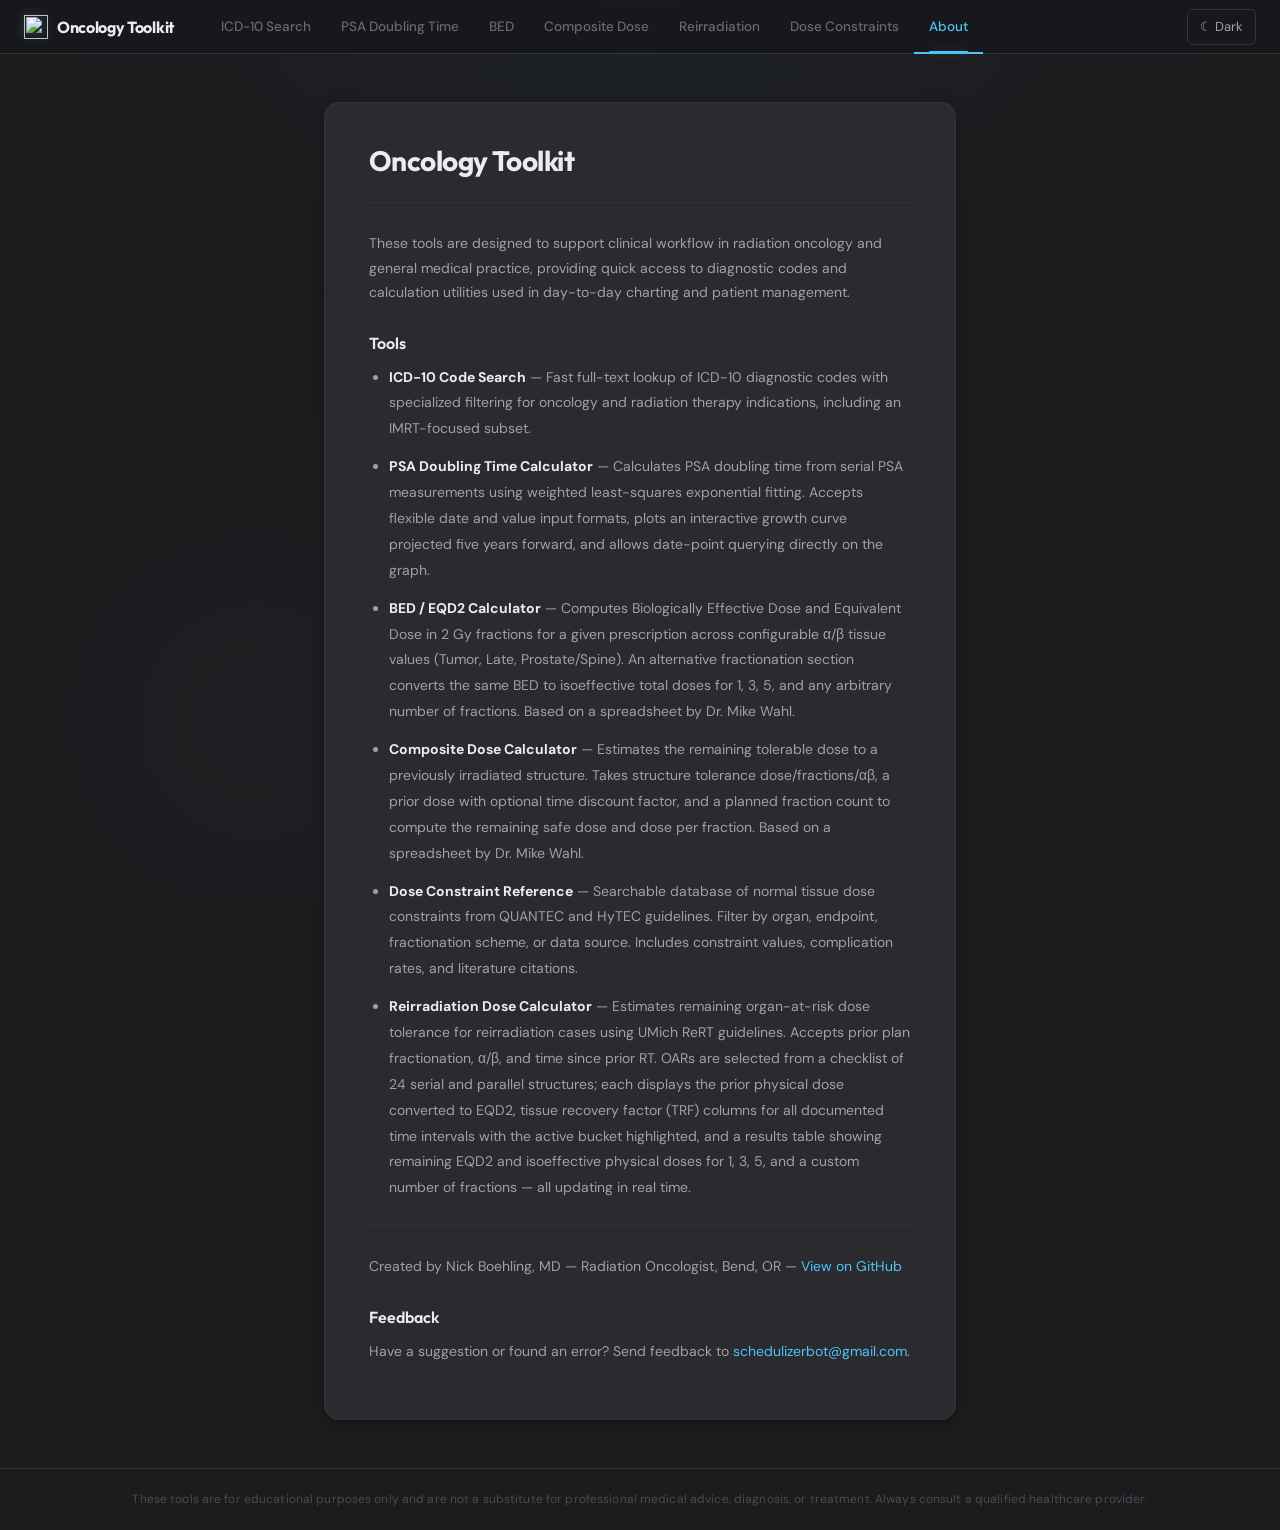
==== about.html @ 0e88d8f1 "feat(pwa): wire pages with manifest, iOS safe-area, and offline scripts Every page now links manifes" ====
<!DOCTYPE html>
<html>
  <head>
    <meta charset="UTF-8">
    <meta name="viewport" content="width=device-width, initial-scale=1, viewport-fit=cover">
    <title>About – Oncology Toolkit</title>
    <link rel="stylesheet" href="style.css">
    <link rel="icon" href="favicon.svg" type="image/svg+xml">
    <link rel="icon" href="favicon-32.png" sizes="32x32" type="image/png">
    <link rel="icon" href="favicon-16.png" sizes="16x16" type="image/png">
    <link rel="apple-touch-icon" href="favicon-180.png">
    <link rel="manifest" href="manifest.webmanifest">
    <meta name="theme-color" content="#1c1c1e" media="(prefers-color-scheme: dark)">
    <meta name="theme-color" content="#f2f3f5" media="(prefers-color-scheme: light)">
    <meta name="apple-mobile-web-app-capable" content="yes">
    <meta name="mobile-web-app-capable" content="yes">
    <meta name="apple-mobile-web-app-status-bar-style" content="black-translucent">
    <meta name="apple-mobile-web-app-title" content="Oncology Toolkit">
    <script src="pwa.js" defer></script>
    <!-- Google tag (gtag.js) -->
    <script async src="https://www.googletagmanager.com/gtag/js?id=G-PP2FRCMYS1"></script>
    <script>
      window.dataLayer = window.dataLayer || [];
      function gtag(){dataLayer.push(arguments);}
      gtag('js', new Date());
      gtag('config', 'G-PP2FRCMYS1');
    </script>
    <script>var t=localStorage.getItem('theme');if(t)document.documentElement.setAttribute('data-theme',t);</script>
    <!-- Cloudflare Web Analytics --><script defer src='https://static.cloudflareinsights.com/beacon.min.js' data-cf-beacon='{"token": "9025e64d4fb24f0db5c38419fc44f7a2"}'></script><!-- End Cloudflare Web Analytics -->
  </head>
  <body>
    <nav>
      <a class="nav-brand" href="index.html"><img src="favicon.svg" alt="" class="nav-logo">Oncology Toolkit</a>
      <button class="nav-toggle" onclick="this.closest('nav').classList.toggle('nav-open')" aria-label="Menu">
        <span></span><span></span><span></span>
      </button>
      <div class="nav-links">
        <a href="index.html" class="nav-link">ICD-10 Search</a>
        <a href="psa.html" class="nav-link">PSA Doubling Time</a>
        <a href="bed.html" class="nav-link">BED</a>
        <a href="composite.html" class="nav-link">Composite Dose</a>
        <a href="rert.html" class="nav-link">Reirradiation</a>
        <a href="constraints.html" class="nav-link">Dose Constraints</a>
        <a href="about.html" class="nav-link active">About</a>
      </div>
      <button class="theme-toggle" id="theme-toggle" aria-label="Switch to light mode">
        <span class="icon-moon">&#9790; Dark</span>
        <span class="icon-sun">&#9728; Light</span>
      </button>
    </nav>

    <div class="about-container">
      <div class="about-card">
        <h2>Oncology Toolkit</h2>

        <hr class="about-divider">

        <p>
          These tools are designed to support clinical workflow in radiation oncology
          and general medical practice, providing quick access to diagnostic codes
          and calculation utilities used in day-to-day charting and patient management.
        </p>

        <h3>Tools</h3>
        <ul>
          <li>
            <strong>ICD-10 Code Search</strong> &mdash; Fast full-text lookup of ICD-10
            diagnostic codes with specialized filtering for oncology and radiation therapy
            indications, including an IMRT-focused subset.
          </li>
          <li>
            <strong>PSA Doubling Time Calculator</strong> &mdash; Calculates PSA doubling
            time from serial PSA measurements using weighted least-squares exponential
            fitting. Accepts flexible date and value input formats, plots an interactive
            growth curve projected five years forward, and allows date-point querying
            directly on the graph.
          </li>
          <li>
            <strong>BED / EQD2 Calculator</strong> &mdash; Computes Biologically Effective
            Dose and Equivalent Dose in 2 Gy fractions for a given prescription across
            configurable &alpha;/&beta; tissue values (Tumor, Late, Prostate/Spine). An
            alternative fractionation section converts the same BED to isoeffective total
            doses for 1, 3, 5, and any arbitrary number of fractions. Based on a spreadsheet
            by Dr. Mike Wahl.
          </li>
          <li>
            <strong>Composite Dose Calculator</strong> &mdash; Estimates the remaining
            tolerable dose to a previously irradiated structure. Takes structure tolerance
            dose/fractions/&alpha;&beta;, a prior dose with optional time discount factor,
            and a planned fraction count to compute the remaining safe dose and dose per
            fraction. Based on a spreadsheet by Dr. Mike Wahl.
          </li>
          <li>
            <strong>Dose Constraint Reference</strong> &mdash; Searchable database of
            normal tissue dose constraints from QUANTEC and HyTEC guidelines. Filter by
            organ, endpoint, fractionation scheme, or data source. Includes constraint
            values, complication rates, and literature citations.
          </li>
          <li>
            <strong>Reirradiation Dose Calculator</strong> &mdash; Estimates remaining
            organ-at-risk dose tolerance for reirradiation cases using UMich ReRT guidelines.
            Accepts prior plan fractionation, &alpha;/&beta;, and time since prior RT.
            OARs are selected from a checklist of 24 serial and parallel structures;
            each displays the prior physical dose converted to EQD2, tissue recovery factor
            (TRF) columns for all documented time intervals with the active bucket highlighted,
            and a results table showing remaining EQD2 and isoeffective physical doses
            for 1, 3, 5, and a custom number of fractions — all updating in real time.
          </li>
        </ul>

        <hr class="about-divider">

        <p class="about-created">
          Created by Nick Boehling, MD &mdash; Radiation Oncologist, Bend, OR &mdash;
          <a href="https://github.com/nb2276/OncologyToolkit" class="about-email" target="_blank" rel="noopener">View on GitHub</a>
        </p>

        <h3>Feedback</h3>
        <p>
          Have a suggestion or found an error? Send feedback to
          <a href="mailto:schedulizerbot@gmail.com" class="about-email">schedulizerbot@gmail.com</a>.
        </p>

      </div>
    </div>
    <script src="shortcuts.js"></script>
    <script src="theme.js"></script>
    <footer class="site-disclaimer">
      These tools are for educational purposes only and are not a substitute for professional medical advice, diagnosis, or treatment. Always consult a qualified healthcare provider.
    </footer>
  </body>
</html>
---- style.css ----
@import url('https://fonts.googleapis.com/css2?family=DM+Sans:wght@400;500;600;700&family=Outfit:wght@400;500;600;700&display=swap');

/* =======================================================================
   TABLE OF CONTENTS
   =======================================================================
   1.  Design Tokens ............... CSS custom properties (dark/light)
   2.  Global Resets ............... Box model, body, scrollbar
   3.  Layout ...................... Page title, fadeInUp animation
   4.  Navigation .................. Nav bar, links, mobile hamburger
   5.  Forms & Inputs .............. Search box, checkboxes, radio buttons
   6.  Tables ...................... ICD-10 results, code cells
   7.  Cards ....................... Shared card component
   8.  PSA Calculator .............. PSA page-specific styles
   9.  About Page .................. About page-specific styles
   10. BED / Composite ............ Calculator cards, inputs, tables
   11. Composite Dose ............. Composite-specific grid, result box
   12. Reirradiation .............. ReRT layout, OAR cards, TRF chips
   13. Copy Link .................. Shareable URL button
   14. History .................... Calculation history sidebar
   15. Input Validation ........... Range warnings
   16. Presets .................... Regimen preset dropdown
   17. Dose Constraints ........... Constraint search page
   18. Loading & Errors ........... Spinners, error states
   19. Footer ..................... Site disclaimer
   20. Print ...................... @media print styles
   ======================================================================= */

/* -----------------------------------------------------------------------
   1. Design Tokens
----------------------------------------------------------------------- */
:root {
  --bg-root: #1c1c1e;
  --bg-surface: #242428;
  --bg-card: #2a2a2f;
  --bg-card-hover: #30303a;
  --bg-input: #1e1e22;
  --bg-nav: rgba(24, 24, 28, 0.82);
  --border-subtle: #333338;
  --border-medium: #3e3e45;
  --border-focus: #4fc3f7;
  --accent: #4fc3f7;
  --accent-glow: rgba(79, 195, 247, 0.25);
  --accent-dim: rgba(79, 195, 247, 0.08);
  --accent-hover: #7dd6fa;
  --text-primary: #ececf0;
  --text-secondary: #a0a0a8;
  --text-tertiary: #68686e;
  --text-muted: #4a4a50;
  --success: #81c784;
  --danger: #ff8a80;
  --danger-bg: #2e0f0f;
  --danger-border: #5c1a1a;
  --radius-sm: 6px;
  --radius-md: 10px;
  --radius-lg: 14px;
  --shadow-card: 0 2px 12px rgba(0, 0, 0, 0.3), 0 1px 3px rgba(0, 0, 0, 0.2);
  --shadow-card-hover: 0 8px 32px rgba(0, 0, 0, 0.4), 0 2px 8px rgba(0, 0, 0, 0.3);
  --shadow-glow: 0 0 20px var(--accent-glow);
  --transition-fast: 0.15s ease;
  --transition-med: 0.25s ease;
  --font-body: 'DM Sans', -apple-system, BlinkMacSystemFont, 'Segoe UI', sans-serif;
  --font-display: 'Outfit', 'DM Sans', sans-serif;
}

/* -----------------------------------------------------------------------
   Light Theme
----------------------------------------------------------------------- */
[data-theme="light"] {
  --bg-root: #f2f3f5;
  --bg-surface: #e8e9ec;
  --bg-card: #ffffff;
  --bg-card-hover: #f8f8fa;
  --bg-input: #f0f1f3;
  --bg-nav: rgba(255, 255, 255, 0.85);
  --border-subtle: #d8d9de;
  --border-medium: #c0c1c8;
  --accent: #0288d1;
  --accent-glow: rgba(2, 136, 209, 0.18);
  --accent-dim: rgba(2, 136, 209, 0.06);
  --accent-hover: #0277bd;
  --text-primary: #1a1a1e;
  --text-secondary: #4a4a52;
  --text-tertiary: #7a7a84;
  --text-muted: #9a9aa2;
  --success: #2e7d32;
  --danger: #c62828;
  --danger-bg: #fce4e4;
  --danger-border: #f5c6c6;
  --shadow-card: 0 1px 4px rgba(0, 0, 0, 0.06), 0 1px 2px rgba(0, 0, 0, 0.04);
  --shadow-card-hover: 0 4px 16px rgba(0, 0, 0, 0.08), 0 2px 4px rgba(0, 0, 0, 0.04);
  --shadow-glow: 0 0 12px var(--accent-glow);
}

[data-theme="light"] body::before {
  background:
    radial-gradient(ellipse 80% 60% at 50% 0%, rgba(2, 136, 209, 0.04) 0%, transparent 60%),
    radial-gradient(circle at 20% 80%, rgba(2, 136, 209, 0.02) 0%, transparent 40%);
}

[data-theme="light"] ::-webkit-scrollbar-track {
  background: var(--bg-root);
}

[data-theme="light"] ::-webkit-scrollbar-thumb {
  background: #c0c1c8;
}

[data-theme="light"] ::-webkit-scrollbar-thumb:hover {
  background: #a0a1a8;
}

[data-theme="light"] .nav-logo {
  filter: drop-shadow(0 0 4px rgba(2, 136, 209, 0.2));
}

[data-theme="light"] .nav-brand:hover .nav-logo {
  filter: drop-shadow(0 0 8px rgba(2, 136, 209, 0.35));
}

[data-theme="light"] .nav-link.active::after {
  background: var(--accent);
  box-shadow: 0 0 6px var(--accent-glow);
}

[data-theme="light"] #codesTable tr:nth-child(even) {
  background-color: rgba(0, 0, 0, 0.02);
}

[data-theme="light"] #codesTable tr:hover {
  background-color: rgba(2, 136, 209, 0.04);
}

[data-theme="light"] #parsedTable tr:nth-child(even) td {
  background-color: rgba(0, 0, 0, 0.02);
}

[data-theme="light"] .bed-table td {
  border-bottom-color: rgba(0, 0, 0, 0.04);
}

[data-theme="light"] .rert-trf-chip {
  background-color: rgba(0, 0, 0, 0.02);
}

[data-theme="light"] .rert-trf-chip.active {
  background: linear-gradient(135deg, rgba(2, 136, 209, 0.08), rgba(2, 136, 209, 0.03));
  border-color: var(--accent);
}

[data-theme="light"] .rert-constraint-badge {
  background: linear-gradient(135deg, rgba(2, 136, 209, 0.08), rgba(2, 136, 209, 0.03));
  border-color: rgba(2, 136, 209, 0.2);
}

[data-theme="light"] .comp-dose-box {
  background: linear-gradient(135deg, rgba(2, 136, 209, 0.06), rgba(2, 136, 209, 0.02));
  border-color: rgba(2, 136, 209, 0.15);
}

[data-theme="light"] .comp-dose-label,
[data-theme="light"] .comp-dose-unit,
[data-theme="light"] .comp-dose-sub {
  color: #0277bd;
}

[data-theme="light"] .comp-dose-sub span {
  color: #0288d1;
}

[data-theme="light"] .calc-button,
[data-theme="light"] .rert-add-btn {
  background: linear-gradient(135deg, #0288d1, #0277bd);
  color: #ffffff;
}

[data-theme="light"] .calc-button:hover,
[data-theme="light"] .rert-add-btn:hover {
  background: linear-gradient(135deg, #0277bd, #01579b);
  box-shadow: 0 4px 16px rgba(2, 136, 209, 0.25);
}

[data-theme="light"] .rert-check-item:hover {
  background-color: rgba(2, 136, 209, 0.04);
}

[data-theme="light"] .rert-check-group-label {
  background-color: var(--bg-input);
}

[data-theme="light"] .help-text.example {
  border-left-color: var(--accent);
}

[data-theme="light"] .page-title::after {
  background: linear-gradient(90deg, var(--accent), transparent);
}

[data-theme="light"] .rert-remove-btn:hover {
  background: rgba(198, 40, 40, 0.06);
}

@media (max-width: 700px) {
  [data-theme="light"] .nav-link.active {
    border-left-color: var(--accent);
    background: var(--accent-dim);
  }
}

/* Theme toggle button */
.theme-toggle {
  background: none;
  border: 1px solid var(--border-subtle);
  border-radius: var(--radius-sm);
  color: var(--text-secondary);
  cursor: pointer;
  padding: 8px 12px;
  margin-left: auto;
  display: flex;
  align-items: center;
  justify-content: center;
  gap: 4px;
  font-size: 13px;
  min-height: 36px;
  font-family: var(--font-body);
  line-height: 1;
  white-space: nowrap;
  transition: color var(--transition-fast), border-color var(--transition-fast), background var(--transition-fast);
  flex-shrink: 0;
}

.theme-toggle:hover {
  color: var(--accent);
  border-color: var(--accent);
  background: var(--accent-dim);
}

.theme-toggle .icon-sun { display: none; }
.theme-toggle .icon-moon { display: inline; }

[data-theme="light"] .theme-toggle .icon-sun { display: inline; }
[data-theme="light"] .theme-toggle .icon-moon { display: none; }

@media (max-width: 700px) {
  .theme-toggle {
    margin-left: auto;
    margin-right: 8px;
    order: 1;
  }
}

/* -----------------------------------------------------------------------
   Base
----------------------------------------------------------------------- */
* {
  box-sizing: border-box;
}

body {
  font-family: var(--font-body);
  background-color: var(--bg-root);
  color: var(--text-primary);
  margin: 0;
  padding: 0;
  -webkit-font-smoothing: antialiased;
  -moz-osx-font-smoothing: grayscale;
}

/* Subtle background texture */
body::before {
  content: '';
  position: fixed;
  inset: 0;
  background:
    radial-gradient(ellipse 80% 60% at 50% 0%, rgba(79, 195, 247, 0.03) 0%, transparent 60%),
    radial-gradient(circle at 20% 80%, rgba(79, 195, 247, 0.015) 0%, transparent 40%);
  pointer-events: none;
  z-index: 0;
}

body > *:not(script):not(nav) {
  position: relative;
  z-index: 1;
}

/* Custom scrollbar */
::-webkit-scrollbar {
  width: 8px;
  height: 8px;
}

::-webkit-scrollbar-track {
  background: var(--bg-root);
}

::-webkit-scrollbar-thumb {
  background: var(--border-medium);
  border-radius: 4px;
}

::-webkit-scrollbar-thumb:hover {
  background: var(--text-tertiary);
}

/* Page load animation */
@keyframes fadeInUp {
  from {
    opacity: 0;
    transform: translateY(12px);
  }
  to {
    opacity: 1;
    transform: translateY(0);
  }
}

@keyframes fadeIn {
  from { opacity: 0; }
  to { opacity: 1; }
}

/* -----------------------------------------------------------------------
   Page Titles (replaces inline h3 styles)
----------------------------------------------------------------------- */
.page-title {
  text-align: center;
  margin: 28px 0 24px;
  font-family: var(--font-display);
  font-size: 22px;
  font-weight: 600;
  color: var(--text-primary);
  letter-spacing: -0.01em;
  animation: fadeIn 0.5s ease both;
}

.page-title::after {
  content: '';
  display: block;
  width: 40px;
  height: 2px;
  background: linear-gradient(90deg, var(--accent), transparent);
  margin: 10px auto 0;
  border-radius: 1px;
}

/* Fallback for pages still using inline h3 */
h3[style*="text-align:center"] {
  font-family: var(--font-display);
  font-weight: 600;
  letter-spacing: -0.01em;
}

/* -----------------------------------------------------------------------
   Navigation
----------------------------------------------------------------------- */
nav {
  background: var(--bg-nav);
  backdrop-filter: blur(16px) saturate(1.6);
  -webkit-backdrop-filter: blur(16px) saturate(1.6);
  display: flex;
  align-items: center;
  padding-left: max(24px, env(safe-area-inset-left));
  padding-right: max(24px, env(safe-area-inset-right));
  padding-top: env(safe-area-inset-top);
  height: calc(54px + env(safe-area-inset-top));
  border-bottom: 1px solid var(--border-subtle);
  position: sticky;
  top: 0;
  z-index: 100;
}

.nav-brand {
  font-family: var(--font-display);
  font-weight: 700;
  font-size: 16px;
  color: var(--text-primary);
  text-decoration: none;
  margin-right: 32px;
  white-space: nowrap;
  display: flex;
  align-items: center;
  gap: 9px;
  letter-spacing: -0.02em;
  transition: color var(--transition-fast);
}

.nav-brand:hover {
  color: var(--accent);
}

.nav-logo {
  height: 24px;
  width: 24px;
  filter: drop-shadow(0 0 6px var(--accent-glow));
  transition: filter var(--transition-med);
}

.nav-brand:hover .nav-logo {
  filter: drop-shadow(0 0 10px rgba(79, 195, 247, 0.5));
}

.nav-links {
  display: flex;
}

.nav-link {
  color: var(--text-tertiary);
  text-decoration: none;
  padding: 0 15px;
  height: 54px;
  display: flex;
  align-items: center;
  font-size: 13.5px;
  font-weight: 500;
  transition: color var(--transition-fast);
  border-bottom: 2px solid transparent;
  margin-bottom: -1px;
  position: relative;
}

.nav-link:hover {
  color: var(--text-primary);
}

.nav-link.active {
  color: var(--accent);
  border-bottom-color: var(--accent);
}

.nav-link.active::after {
  content: '';
  position: absolute;
  bottom: -1px;
  left: 15px;
  right: 15px;
  height: 2px;
  background: var(--accent);
  box-shadow: 0 0 8px var(--accent-glow);
  border-radius: 1px;
}

/* Hamburger menu toggle */
.nav-toggle {
  display: none;
  flex-direction: column;
  justify-content: center;
  gap: 5px;
  background: none;
  border: none;
  cursor: pointer;
  padding: 6px;
  margin-left: auto;
}

.nav-toggle span {
  display: block;
  width: 20px;
  height: 2px;
  background: var(--text-secondary);
  border-radius: 1px;
  transition: transform var(--transition-med), opacity var(--transition-med);
}

nav.nav-open .nav-toggle span:nth-child(1) {
  transform: translateY(7px) rotate(45deg);
}

nav.nav-open .nav-toggle span:nth-child(2) {
  opacity: 0;
}

nav.nav-open .nav-toggle span:nth-child(3) {
  transform: translateY(-7px) rotate(-45deg);
}

@media (max-width: 700px) {
  .nav-brand {
    font-size: 0;
    gap: 0;
    margin-right: 0;
  }

  .nav-brand .nav-logo {
    font-size: initial;
  }

  .nav-toggle {
    display: flex;
  }

  .nav-links {
    display: none;
    position: absolute;
    top: 54px;
    left: 0;
    right: 0;
    background: var(--bg-root);
    flex-direction: column;
    border-bottom: 1px solid var(--border-subtle);
    padding: 8px 0;
    z-index: 99;
  }

  nav.nav-open .nav-links {
    display: flex;
  }

  .nav-link {
    height: auto;
    padding: 12px 24px;
    border-bottom: none;
    margin-bottom: 0;
  }

  .nav-link.active {
    border-bottom: none;
    border-left: 3px solid var(--accent);
    padding-left: 21px;
    background: var(--accent-dim);
  }

  .nav-link.active::after {
    display: none;
  }
}

/* -----------------------------------------------------------------------
   ICD-10 Search page
----------------------------------------------------------------------- */
#searchTerm {
  display: block;
  width: 100%;
  box-sizing: border-box;
  padding: 11px 16px;
  font-size: 15px;
  border-radius: var(--radius-sm);
  border: 1px solid var(--border-subtle);
  background-color: var(--bg-input);
  color: var(--text-primary);
  margin-bottom: 14px;
  outline: none;
  font-family: inherit;
  transition: border-color var(--transition-fast), box-shadow var(--transition-fast);
}

#searchTerm:focus {
  border-color: var(--accent);
  box-shadow: 0 0 0 3px var(--accent-glow), var(--shadow-glow);
}

.checkbox-container {
  display: flex;
  flex-wrap: wrap;
  align-items: center;
  gap: 6px 16px;
}

.checkbox-container label {
  color: var(--text-secondary);
  font-size: 14px;
  cursor: pointer;
  transition: color var(--transition-fast);
}

.checkbox-container label:hover {
  color: var(--text-primary);
}

.checkbox-container input[type="radio"] {
  accent-color: var(--accent);
  width: 18px;
  height: 18px;
  margin: 0;
}

.checkbox-container label {
  display: flex;
  align-items: center;
  gap: 6px;
  padding: 6px 4px;
  min-height: 44px;
}

#results {
  display: none;
  margin-top: 16px;
  animation: fadeInUp 0.3s ease both;
}

#codesTable {
  width: 100%;
  border-collapse: collapse;
  font-size: 14px;
}

#codesTable th, #codesTable td {
  padding: 10px 14px;
  text-align: left;
  border-bottom: 1px solid var(--border-subtle);
}

#codesTable th {
  color: var(--accent);
  font-size: 11px;
  font-weight: 600;
  text-transform: uppercase;
  letter-spacing: 0.06em;
  border-bottom: 1px solid var(--border-medium);
}

#codesTable tr:nth-child(even) {
  background-color: rgba(255, 255, 255, 0.015);
}

#codesTable tr {
  transition: background-color var(--transition-fast);
}

#codesTable tr:hover {
  background-color: rgba(79, 195, 247, 0.04);
}

.code-cell {
  cursor: pointer;
  color: var(--accent);
  white-space: nowrap;
  user-select: none;
  font-weight: 500;
}

.code-cell:hover {
  text-decoration: underline;
}

.code-cell-copied {
  color: var(--success);
}

.diag-copy-btn {
  display: inline-block;
  margin-left: 8px;
  padding: 2px 8px;
  font-size: 11px;
  border-radius: 4px;
  border: 1px solid var(--border-subtle);
  background: var(--bg-input);
  color: var(--text-tertiary);
  cursor: pointer;
  vertical-align: middle;
  opacity: 0;
  transition: opacity var(--transition-fast), color var(--transition-fast), border-color var(--transition-fast);
  line-height: 1.4;
}

#codesTable tr:hover .diag-copy-btn {
  opacity: 1;
}

.diag-copy-btn:hover {
  color: var(--accent);
  border-color: var(--accent);
}

/* -----------------------------------------------------------------------
   PSA Calculator page
----------------------------------------------------------------------- */
.psa-container {
  max-width: 1100px;
  margin: 0 auto;
  padding: 20px 24px 40px;
  animation: fadeInUp 0.4s ease both;
}

.psa-layout {
  display: flex;
  gap: 28px;
  align-items: flex-start;
}

.psa-col-left {
  flex: 0 0 320px;
  min-width: 260px;
}

.psa-col-right {
  flex: 1;
  min-width: 0;
}

/* White background mode for PSA results */
.psa-white-mode {
  background: #ffffff;
  border-radius: var(--radius-md);
  padding: 12px 16px 16px;
  color: #111;
}

.psa-white-mode .result-card   { background: #f0f0f0; }
.psa-white-mode .result-label  { color: #555; }
.psa-white-mode .result-value  { color: #111; }
.psa-white-mode .chart-hint    { color: #555; }
.psa-white-mode .click-info    { color: #333; background: #f5f5f5; border-color: #ddd; }

/* PSA action buttons (white mode toggle, copy) */
.psa-chart-controls {
  display: flex;
  align-items: center;
  justify-content: space-between;
  gap: 16px;
  flex-wrap: wrap;
  margin-top: 12px;
}

.psa-btn-bar {
  display: flex;
  gap: 10px;
}

.psa-action-btn {
  padding: 6px 16px;
  font-size: 13px;
  border-radius: var(--radius-sm);
  border: 1px solid var(--border-subtle);
  background: var(--bg-card);
  color: var(--text-secondary);
  cursor: pointer;
  transition: all var(--transition-fast);
  font-family: inherit;
  font-weight: 500;
}

.psa-action-btn:hover {
  background: var(--bg-card-hover);
  color: var(--text-primary);
  border-color: var(--border-medium);
}

.psa-action-btn:active {
  transform: scale(0.97);
}

.psa-white-mode .psa-action-btn {
  background: #eee;
  border-color: #bbb;
  color: #333;
}

.psa-white-mode .psa-action-btn:hover {
  background: #ddd;
  color: #111;
}

@media (max-width: 780px) {
  .psa-layout { flex-direction: column; }
  .psa-col-left { flex: none; width: 100%; }
}

.input-section {
  margin-bottom: 24px;
}

.input-section > label {
  display: block;
  font-size: 14px;
  color: var(--text-secondary);
  margin-bottom: 6px;
}

.psa-field-label {
  display: block;
  font-size: 11px;
  font-weight: 600;
  text-transform: uppercase;
  letter-spacing: 0.06em;
  color: var(--text-tertiary);
  margin-bottom: 4px;
  margin-top: 10px;
}

.help-text {
  font-size: 12.5px;
  color: var(--text-tertiary);
  margin: 4px 0 8px;
  line-height: 1.6;
}

.help-text.example {
  background-color: var(--bg-input);
  padding: 10px 16px;
  border-radius: var(--radius-sm);
  border-left: 3px solid var(--accent);
  font-family: 'DM Mono', monospace;
  font-size: 12px;
  line-height: 1.9;
  color: var(--text-secondary);
}

#psaInput {
  width: 100%;
  height: 130px;
  background-color: var(--bg-card);
  color: var(--text-primary);
  border: 1px solid var(--border-subtle);
  border-radius: var(--radius-sm);
  padding: 10px 12px;
  font-size: 13px;
  font-family: monospace;
  resize: vertical;
  display: block;
  margin-top: 8px;
  transition: border-color var(--transition-fast), box-shadow var(--transition-fast);
}

#psaInput:focus {
  outline: none;
  border-color: var(--accent);
  box-shadow: 0 0 0 3px var(--accent-glow);
}

.calc-button {
  margin-top: 12px;
  padding: 10px 28px;
  background: linear-gradient(135deg, var(--accent), #3aa8d8);
  color: #0d1b24;
  border: none;
  border-radius: var(--radius-sm);
  font-size: 14px;
  font-weight: 700;
  cursor: pointer;
  transition: all var(--transition-fast);
  font-family: var(--font-display);
  letter-spacing: 0.01em;
}

.calc-button:hover {
  background: linear-gradient(135deg, var(--accent-hover), #4fc3f7);
  box-shadow: 0 4px 16px rgba(79, 195, 247, 0.3);
  transform: translateY(-1px);
}

.calc-button:active {
  transform: translateY(0);
}

.error-msg {
  background-color: var(--danger-bg);
  color: var(--danger);
  padding: 10px 16px;
  border-radius: var(--radius-sm);
  margin-bottom: 16px;
  font-size: 14px;
  border: 1px solid var(--danger-border);
}

.result-card {
  background-color: var(--bg-card);
  border-radius: var(--radius-md);
  padding: 16px 24px;
  display: inline-block;
  margin-bottom: 24px;
  border: 1px solid var(--border-subtle);
  animation: fadeInUp 0.3s ease both;
}

.result-label {
  font-size: 11px;
  color: var(--text-tertiary);
  text-transform: uppercase;
  letter-spacing: 1px;
  margin-bottom: 5px;
  font-weight: 500;
}

.result-value {
  font-size: 28px;
  font-weight: 700;
  color: var(--accent);
  font-family: var(--font-display);
}

.chart-section {
  margin-bottom: 28px;
}

.chart-projection-row {
  display: flex;
  align-items: center;
  gap: 8px;
  font-size: 13px;
  color: var(--text-secondary);
}

.psa-white-mode .chart-projection-row {
  color: #555;
}

.chart-hint {
  font-size: 12px;
  color: var(--text-tertiary);
  margin-bottom: 8px;
}

.click-info {
  background-color: var(--bg-card);
  border: 1px solid var(--accent);
  border-radius: var(--radius-sm);
  padding: 8px 16px;
  margin-bottom: 10px;
  font-size: 14px;
  color: var(--text-primary);
}

#psaChart {
  background-color: var(--bg-card);
  border-radius: var(--radius-md);
  padding: 8px;
  display: block;
  width: 100% !important;
  border: 1px solid var(--border-subtle);
}

.parsed-data-section h4 {
  color: var(--text-secondary);
  font-size: 13px;
  font-weight: 500;
  text-transform: uppercase;
  letter-spacing: 1px;
  margin: 0 0 10px;
}

#parsedTable {
  width: 100%;
  border-collapse: collapse;
  font-size: 14px;
}

#parsedTable th {
  padding: 8px 10px;
  text-align: left;
  border-bottom: 1px solid var(--border-medium);
  color: var(--text-secondary);
  font-weight: 500;
  font-size: 12px;
  text-transform: uppercase;
  letter-spacing: 0.5px;
}

#parsedTable td {
  padding: 7px 10px;
  border-bottom: 1px solid var(--border-subtle);
  color: var(--text-secondary);
}

#parsedTable tr:nth-child(even) td {
  background-color: rgba(255, 255, 255, 0.015);
}

/* -----------------------------------------------------------------------
   About page
----------------------------------------------------------------------- */
.about-container {
  max-width: 680px;
  margin: 48px auto;
  padding: 0 24px;
  animation: fadeInUp 0.4s ease both;
}

.about-card {
  background-color: var(--bg-card);
  border-radius: var(--radius-lg);
  padding: 40px 44px;
  border: 1px solid var(--border-subtle);
  box-shadow: var(--shadow-card);
}

.about-card h2 {
  margin: 0 0 6px;
  font-size: 28px;
  color: var(--text-primary);
  font-family: var(--font-display);
  font-weight: 700;
  letter-spacing: -0.02em;
}

.about-subtitle {
  color: var(--accent);
  font-size: 15px;
  margin: 0 0 24px;
}

.about-divider {
  border: none;
  border-top: 1px solid var(--border-subtle);
  margin: 24px 0 28px;
}

.about-card p {
  color: var(--text-secondary);
  line-height: 1.75;
  font-size: 14px;
  margin: 0 0 16px;
}

.about-card h3 {
  color: var(--text-primary);
  font-size: 16px;
  font-family: var(--font-display);
  font-weight: 600;
  margin: 28px 0 12px;
}

.about-card ul {
  color: var(--text-secondary);
  line-height: 1.85;
  font-size: 14px;
  padding-left: 20px;
  margin: 0;
}

.about-card ul li {
  margin-bottom: 12px;
}

.about-card ul li strong {
  color: var(--text-primary);
}

.about-email {
  color: var(--accent);
  text-decoration: none;
  transition: color var(--transition-fast);
}

.about-email:hover {
  color: var(--accent-hover);
  text-decoration: underline;
}

.about-created {
  color: var(--text-tertiary);
  font-size: 13px;
  margin-bottom: 20px;
}

.feedback-field {
  margin-bottom: 12px;
}

.feedback-field textarea,
.feedback-field input[type="email"] {
  display: block;
  width: 100%;
  box-sizing: border-box;
  background-color: var(--bg-input);
  color: var(--text-primary);
  border: 1px solid var(--border-subtle);
  border-radius: var(--radius-sm);
  padding: 10px 12px;
  font-size: 14px;
  font-family: inherit;
  resize: vertical;
  outline: none;
  transition: border-color var(--transition-fast), box-shadow var(--transition-fast);
}

.feedback-field textarea:focus,
.feedback-field input[type="email"]:focus {
  border-color: var(--accent);
  box-shadow: 0 0 0 3px var(--accent-glow);
}

.fb-success {
  margin-top: 10px;
  font-size: 14px;
  color: var(--success);
}

.fb-error {
  margin-top: 10px;
  font-size: 14px;
  color: #ef5350;
}

/* -----------------------------------------------------------------------
   BED Calculator & Composite Dose pages — shared container/card
----------------------------------------------------------------------- */
.bed-container {
  max-width: 780px;
  margin: 0 auto;
  padding: 20px 24px 48px;
  animation: fadeInUp 0.4s ease both;
}

.bed-card {
  background-color: var(--bg-card);
  border-radius: var(--radius-md);
  padding: 18px 26px;
  margin-bottom: 16px;
  border: 1px solid var(--border-subtle);
  box-shadow: var(--shadow-card);
  transition: border-color var(--transition-med), box-shadow var(--transition-med);
}

.bed-card:hover {
  border-color: var(--border-medium);
}

.bed-card-header {
  font-size: 12px;
  font-weight: 600;
  color: var(--text-secondary);
  text-transform: uppercase;
  letter-spacing: 0.08em;
  margin: 0 0 14px;
  padding-bottom: 10px;
  border-bottom: 1px solid var(--border-subtle);
  font-family: var(--font-display);
}

.bed-inputs {
  display: flex;
  gap: 20px;
  flex-wrap: wrap;
  margin-bottom: 14px;
  align-items: flex-end;
}

.bed-input-group {
  display: flex;
  flex-direction: column;
  gap: 5px;
}

.bed-input-group label {
  font-size: 11px;
  color: var(--text-tertiary);
  text-transform: uppercase;
  letter-spacing: 0.05em;
  font-weight: 500;
}

.bed-num-input {
  background-color: var(--bg-input);
  color: var(--text-primary);
  border: 1px solid var(--border-subtle);
  border-radius: var(--radius-sm);
  padding: 8px 10px;
  font-size: 15px;
  width: 90px;
  transition: border-color var(--transition-fast), box-shadow var(--transition-fast);
}

.bed-num-input:focus {
  outline: none;
  border-color: var(--accent);
  box-shadow: 0 0 0 3px var(--accent-glow);
}

.dpf-label {
  font-size: 13px;
  color: var(--text-muted);
  padding-bottom: 9px;
  align-self: flex-end;
}

.dpf-label span {
  color: var(--text-secondary);
}

.bed-table-wrap {
  overflow-x: auto;
  -webkit-overflow-scrolling: touch;
}

.bed-table {
  width: 100%;
  border-collapse: collapse;
  font-size: 14px;
  min-width: 480px;
  table-layout: fixed;
}

.bed-table th {
  padding: 6px 14px;
  text-align: center;
  border-bottom: 1px solid var(--border-subtle);
  font-weight: 500;
  white-space: nowrap;
}

.bed-table th:first-child,
.bed-table td:first-child {
  text-align: left;
  width: 25%;
}

.bed-table td {
  padding: 7px 14px;
  border-bottom: 1px solid rgba(255, 255, 255, 0.03);
  text-align: center;
}

.bed-table tr:last-child td {
  border-bottom: none;
}

.bed-row-label {
  font-size: 12px;
  color: var(--text-tertiary);
  text-transform: uppercase;
  letter-spacing: 0.05em;
  white-space: nowrap;
  font-weight: 500;
}

.bed-result-cell {
  color: var(--accent);
  font-size: 17px;
  font-weight: 700;
  font-family: var(--font-display);
}

.ab-th-inner {
  display: flex;
  flex-direction: column;
  align-items: center;
  gap: 5px;
}

.ab-tissue-name {
  font-size: 13px;
  color: var(--text-secondary);
}

.ab-edit-row {
  font-size: 11px;
  color: var(--text-tertiary);
  display: flex;
  align-items: center;
  gap: 3px;
}

.ab-input {
  background-color: var(--bg-input);
  color: var(--text-primary);
  border: 1px solid var(--border-subtle);
  border-radius: 4px;
  padding: 3px 4px;
  font-size: 12px;
  width: 58px;
  text-align: center;
  transition: border-color var(--transition-fast), box-shadow var(--transition-fast);
}

.ab-input:focus {
  outline: none;
  border-color: var(--accent);
  box-shadow: 0 0 0 2px var(--accent-glow);
}

.alt-fx-input {
  background-color: var(--bg-input);
  color: var(--text-primary);
  border: 1px solid var(--border-subtle);
  border-radius: 4px;
  padding: 4px 6px;
  font-size: 13px;
  width: 48px;
  text-align: center;
  transition: border-color var(--transition-fast), box-shadow var(--transition-fast);
}

.alt-fx-input:focus {
  outline: none;
  border-color: var(--accent);
  box-shadow: 0 0 0 2px var(--accent-glow);
}

.bed-section-hint {
  font-size: 12.5px;
  color: var(--text-muted);
  margin: -10px 0 16px;
  line-height: 1.6;
}

/* -----------------------------------------------------------------------
   Composite Dose page
----------------------------------------------------------------------- */
.comp-grid {
  display: grid;
  grid-template-columns: repeat(3, minmax(0, 140px));
  gap: 14px;
  margin-bottom: 14px;
}

.comp-field {
  display: flex;
  flex-direction: column;
  gap: 5px;
}

.comp-field label {
  font-size: 11px;
  color: var(--text-tertiary);
  text-transform: uppercase;
  letter-spacing: 0.05em;
  font-weight: 500;
}

.comp-field input {
  background-color: var(--bg-input);
  color: var(--text-primary);
  border: 1px solid var(--border-subtle);
  border-radius: var(--radius-sm);
  padding: 8px 10px;
  font-size: 15px;
  width: 100%;
  transition: border-color var(--transition-fast), box-shadow var(--transition-fast);
}

.comp-field input:focus {
  outline: none;
  border-color: var(--accent);
  box-shadow: 0 0 0 3px var(--accent-glow);
}

.comp-bed-row {
  display: flex;
  align-items: baseline;
  gap: 6px;
  margin-top: 10px;
  padding-top: 10px;
  border-top: 1px solid var(--border-subtle);
}

.comp-bed-label {
  font-size: 11px;
  color: var(--text-tertiary);
  text-transform: uppercase;
  letter-spacing: 0.05em;
  font-weight: 500;
}

.comp-bed-val {
  font-size: 20px;
  font-weight: 700;
  color: var(--accent);
  font-family: var(--font-display);
}

.comp-bed-unit {
  font-size: 13px;
  color: var(--text-tertiary);
}

.comp-bed-detail {
  font-size: 13px;
  color: var(--text-tertiary);
  margin-left: 4px;
}

.comp-remaining-eq {
  font-size: 13px;
  color: var(--text-tertiary);
  line-height: 1.9;
  margin-bottom: 10px;
}

.comp-remaining-eq strong {
  color: var(--text-secondary);
}

.comp-remaining-eq .eq-result {
  color: var(--accent);
  font-weight: bold;
}

.comp-remaining-eq .eq-warning {
  color: var(--danger);
  font-weight: bold;
}

.comp-dose-box {
  background: linear-gradient(135deg, rgba(79, 195, 247, 0.06), rgba(79, 195, 247, 0.02));
  border: 1px solid rgba(79, 195, 247, 0.15);
  border-radius: var(--radius-md);
  padding: 12px 22px;
}

.comp-dose-row {
  display: flex;
  align-items: baseline;
  gap: 8px;
}

.comp-dose-label {
  font-size: 12px;
  color: #4b8aaa;
  text-transform: uppercase;
  letter-spacing: 0.05em;
  font-weight: 500;
}

.comp-dose-val {
  font-size: 24px;
  font-weight: 700;
  color: var(--accent);
  font-family: var(--font-display);
}

.comp-dose-unit {
  font-size: 14px;
  color: #4b8aaa;
}

.comp-dose-sub {
  font-size: 13px;
  color: #4b8aaa;
  margin-top: 5px;
}

.comp-dose-sub span {
  color: #7ec8e3;
}

.comp-error-box {
  background-color: var(--danger-bg);
  border: 1px solid var(--danger-border);
  border-radius: var(--radius-sm);
  padding: 12px 18px;
  color: var(--danger);
  font-size: 14px;
}

/* -----------------------------------------------------------------------
   Reirradiation Calculator page
----------------------------------------------------------------------- */
.rert-container {
  max-width: 1400px;
  margin: 0 auto;
  padding: 16px 24px 48px;
  animation: fadeInUp 0.4s ease both;
}

.rert-layout {
  display: flex;
  gap: 20px;
  align-items: flex-start;
}

.rert-left {
  flex: 0 0 calc(50% - 10px);
  min-width: 340px;
}

.rert-right {
  flex: 1;
  min-width: 0;
  position: sticky;
  top: 70px;
}

@media (max-width: 960px) {
  .rert-layout { flex-direction: column; }
  .rert-left { flex: none; width: 100%; }
  .rert-right { position: static; }
}

.rert-plan-inputs {
  display: flex;
  gap: 16px;
  flex-wrap: wrap;
  margin-bottom: 12px;
}

.rert-time-label {
  font-size: 12px;
  color: var(--text-muted);
  margin-top: 4px;
}

.rert-time-label span {
  color: var(--accent);
}

.rert-selector-row {
  display: flex;
  gap: 10px;
  align-items: center;
}

.rert-select {
  flex: 1;
  background-color: var(--bg-input);
  color: var(--text-primary);
  border: 1px solid var(--border-subtle);
  border-radius: var(--radius-sm);
  padding: 8px 10px;
  font-size: 14px;
  transition: border-color var(--transition-fast), box-shadow var(--transition-fast);
}

.rert-select:focus {
  outline: none;
  border-color: var(--accent);
  box-shadow: 0 0 0 3px var(--accent-glow);
}

.rert-add-btn {
  padding: 8px 20px;
  background: linear-gradient(135deg, var(--accent), #3aa8d8);
  color: #0d1b24;
  border: none;
  border-radius: var(--radius-sm);
  font-size: 14px;
  font-weight: 700;
  cursor: pointer;
  white-space: nowrap;
  transition: all var(--transition-fast);
  font-family: var(--font-display);
}

.rert-add-btn:hover {
  background: linear-gradient(135deg, var(--accent-hover), #4fc3f7);
  box-shadow: 0 4px 16px rgba(79, 195, 247, 0.3);
  transform: translateY(-1px);
}

.rert-add-btn:active {
  transform: translateY(0);
}

.rert-oar-card {
  margin-bottom: 10px;
  padding: 14px 18px;
}

.rert-oar-header {
  display: flex;
  align-items: center;
  gap: 8px;
  margin-bottom: 10px;
}

.rert-oar-name {
  font-weight: 600;
  font-size: 14px;
  color: var(--text-primary);
  flex: 1;
  min-width: 0;
}

.rert-constraint-badge {
  font-size: 11px;
  color: var(--accent);
  background: linear-gradient(135deg, rgba(79, 195, 247, 0.08), rgba(79, 195, 247, 0.04));
  border: 1px solid rgba(79, 195, 247, 0.2);
  border-radius: 4px;
  padding: 3px 8px;
  white-space: nowrap;
  flex-shrink: 0;
  font-weight: 500;
}

.rert-remove-btn {
  background: none;
  border: 1px solid var(--border-subtle);
  color: var(--text-muted);
  border-radius: 4px;
  padding: 2px 8px;
  cursor: pointer;
  font-size: 15px;
  line-height: 1.2;
  flex-shrink: 0;
  transition: all var(--transition-fast);
}

.rert-remove-btn:hover {
  color: var(--danger);
  border-color: var(--danger);
  background: rgba(255, 138, 128, 0.06);
}

.rert-oar-dose-row {
  display: flex;
  align-items: center;
  gap: 10px;
  margin-bottom: 10px;
}

.rert-oar-dose-row label {
  font-size: 11px;
  color: var(--text-tertiary);
  text-transform: uppercase;
  letter-spacing: 0.04em;
  white-space: nowrap;
  font-weight: 500;
}

.rert-dose-input {
  width: 80px !important;
}

.rert-eqd2-display {
  font-size: 12px;
  color: var(--accent);
  min-height: 16px;
}

.rert-trf-row {
  display: flex;
  gap: 6px;
  flex-wrap: wrap;
}

.rert-trf-chip {
  display: flex;
  flex-direction: column;
  align-items: center;
  background-color: rgba(255, 255, 255, 0.02);
  border: 1px solid var(--border-subtle);
  border-radius: var(--radius-sm);
  padding: 5px 9px;
  min-width: 52px;
  transition: all var(--transition-fast);
}

.rert-trf-chip.active {
  background: linear-gradient(135deg, rgba(79, 195, 247, 0.1), rgba(79, 195, 247, 0.04));
  border-color: var(--accent);
  box-shadow: 0 0 8px var(--accent-glow);
}

.rert-trf-val {
  font-size: 14px;
  font-weight: 700;
  color: var(--text-muted);
  transition: color var(--transition-fast);
  font-family: var(--font-display);
}

.rert-trf-chip.active .rert-trf-val {
  color: var(--accent);
}

.rert-trf-lbl {
  font-size: 9px;
  color: var(--text-muted);
  text-transform: uppercase;
  letter-spacing: 0.03em;
  white-space: nowrap;
  margin-top: 2px;
  transition: color var(--transition-fast);
}

.rert-trf-chip.active .rert-trf-lbl {
  color: #4b8aaa;
}

/* Results table */
.rert-results-table {
  min-width: 480px;
}

.rert-results-table .rert-th-oar {
  text-align: left;
  min-width: 130px;
}

.rert-col-sub {
  font-size: 10px;
  color: var(--text-muted);
  font-weight: normal;
}

.rert-exceeded {
  color: var(--danger);
  font-size: 14px;
  text-align: center;
}

.rert-report {
  color: var(--text-muted);
  font-size: 13px;
  text-align: center;
}

.rert-empty-msg {
  color: var(--text-muted);
  text-align: center;
  padding: 28px 16px;
  font-size: 14px;
}

.rert-report-only-note {
  display: block;
  font-size: 9px;
  color: var(--text-muted);
  text-transform: uppercase;
  letter-spacing: 0.03em;
  margin-top: 2px;
}

.rert-oar-subtext {
  display: block;
  font-size: 10px;
  color: var(--text-muted);
  font-weight: normal;
  margin-top: 2px;
}

/* OAR picker — collapsible details/summary */
.rert-oar-picker {
  padding: 0;
  overflow: hidden;
}

.rert-picker-summary {
  display: flex;
  align-items: center;
  gap: 10px;
  padding: 14px 22px;
  cursor: pointer;
  list-style: none;
  user-select: none;
  transition: background-color var(--transition-fast);
}

.rert-picker-summary:hover {
  background-color: rgba(255, 255, 255, 0.02);
}

.rert-picker-summary::-webkit-details-marker { display: none; }
.rert-picker-summary:focus-visible { outline: 2px solid var(--accent); outline-offset: 2px; }

.rert-picker-title {
  font-size: 12px;
  font-weight: 600;
  color: var(--text-secondary);
  text-transform: uppercase;
  letter-spacing: 0.08em;
  font-family: var(--font-display);
}

.rert-picker-count {
  font-size: 12px;
  color: var(--text-muted);
  margin-left: auto;
}

.rert-picker-count.has-selection {
  color: var(--accent);
}

.rert-picker-chevron {
  font-size: 11px;
  color: var(--text-muted);
  transition: transform 0.2s ease;
  flex-shrink: 0;
}

details[open].rert-oar-picker .rert-picker-chevron {
  transform: rotate(180deg);
}

.rert-check-list {
  max-height: 260px;
  overflow-y: auto;
  border-top: 1px solid var(--border-subtle);
}

.rert-check-group-label {
  display: block;
  font-size: 10px;
  color: var(--text-muted);
  text-transform: uppercase;
  letter-spacing: 0.06em;
  padding: 8px 14px 4px;
  background-color: var(--bg-input);
  position: sticky;
  top: 0;
  font-weight: 500;
}

.rert-check-item {
  display: flex;
  align-items: center;
  gap: 9px;
  padding: 6px 14px;
  cursor: pointer;
  font-size: 13px;
  color: var(--text-secondary);
  transition: background-color var(--transition-fast);
  user-select: none;
}

.rert-check-item:hover {
  background-color: rgba(79, 195, 247, 0.04);
}

.rert-check-item input[type="checkbox"] {
  accent-color: var(--accent);
  width: 14px;
  height: 14px;
  flex-shrink: 0;
  cursor: pointer;
}

/* Reirradiation toolbar (toggles + action buttons) */
.rert-toolbar {
  display: flex;
  align-items: center;
  justify-content: space-between;
  gap: 12px;
  margin-bottom: 10px;
  flex-wrap: wrap;
}

/* Reirradiation column toggles */
.rert-col-toggles {
  display: flex;
  align-items: center;
  gap: 12px;
  flex-wrap: wrap;
}
.rert-col-toggle-label {
  font-size: 12px;
  color: var(--text-tertiary);
}
.rert-col-toggle {
  font-size: 12px;
  color: var(--text-secondary);
  cursor: pointer;
  display: flex;
  align-items: center;
  gap: 4px;
  transition: color var(--transition-fast);
}
.rert-col-toggle:hover {
  color: var(--text-primary);
}
.rert-col-toggle input[type="checkbox"] {
  accent-color: var(--accent);
  width: 13px;
  height: 13px;
  cursor: pointer;
}

/* Reirradiation button bar */
.rert-btn-bar {
  display: flex;
  gap: 8px;
  flex-wrap: wrap;
}

/* Attribution footnote (BED / Composite pages) */
.bed-attribution {
  font-size: 11px;
  color: var(--text-muted);
  text-align: center;
  margin-top: 4px;
  padding-bottom: 8px;
}

/* ICD-10 loading indicator */
.loading-indicator {
  text-align: center;
  color: var(--text-tertiary);
  font-size: 13px;
  padding: 24px;
}

.loading-indicator::after {
  content: '';
  display: inline-block;
  width: 14px;
  height: 14px;
  border: 2px solid var(--border-subtle);
  border-top-color: var(--accent);
  border-radius: 50%;
  margin-left: 8px;
  vertical-align: middle;
  animation: spin 0.8s linear infinite;
}

@keyframes spin {
  to { transform: rotate(360deg); }
}

.loading-error {
  color: var(--danger);
}

.loading-error::after {
  display: none;
}

/* Site-wide disclaimer footer */
.site-disclaimer {
  margin-top: 40px;
  padding: 20px max(24px, env(safe-area-inset-right)) calc(20px + env(safe-area-inset-bottom)) max(24px, env(safe-area-inset-left));
  border-top: 1px solid var(--border-subtle);
  text-align: center;
  font-size: 12px;
  color: var(--text-muted);
  line-height: 1.7;
  letter-spacing: 0.01em;
}

/* -----------------------------------------------------------------------
   Copy Link button row
----------------------------------------------------------------------- */
.copy-link-row {
  text-align: center;
  margin: 8px 0 12px;
}

/* -----------------------------------------------------------------------
   Calculation History (collapsible section)
----------------------------------------------------------------------- */
.history-section {
  padding: 0;
  overflow: hidden;
}

.history-summary {
  display: flex;
  align-items: center;
  padding: 12px 22px;
  cursor: pointer;
  list-style: none;
  font-size: 12px;
  font-weight: 600;
  color: var(--text-secondary);
  text-transform: uppercase;
  letter-spacing: 0.08em;
  font-family: var(--font-display);
  user-select: none;
  transition: background-color var(--transition-fast);
}

.history-summary:hover {
  background-color: rgba(255, 255, 255, 0.02);
}

.history-summary::-webkit-details-marker { display: none; }

.history-list {
  border-top: 1px solid var(--border-subtle);
  max-height: 240px;
  overflow-y: auto;
}

.history-item {
  padding: 8px 22px;
  font-size: 13px;
  color: var(--text-secondary);
  cursor: pointer;
  transition: background-color var(--transition-fast);
  border-bottom: 1px solid var(--border-subtle);
}

.history-item:hover {
  background-color: rgba(79, 195, 247, 0.04);
  color: var(--accent);
}

.history-item:last-child {
  border-bottom: none;
}

.history-clear {
  display: block;
  width: 100%;
  padding: 8px;
  background: none;
  border: none;
  border-top: 1px solid var(--border-subtle);
  color: var(--text-muted);
  font-size: 11px;
  cursor: pointer;
  text-transform: uppercase;
  letter-spacing: 0.05em;
  transition: color var(--transition-fast);
}

.history-clear:hover {
  color: var(--danger);
}

/* -----------------------------------------------------------------------
   Input validation warnings
----------------------------------------------------------------------- */
.input-range-warning {
  display: none;
  font-size: 10px;
  color: #f0ad4e;
  margin-top: 2px;
}

/* -----------------------------------------------------------------------
   Regimen preset dropdown (BED page)
----------------------------------------------------------------------- */
.preset-row {
  display: flex;
  align-items: center;
  gap: 8px;
  margin-left: auto;
  padding-bottom: 9px;
  align-self: flex-end;
}

.preset-row label {
  font-size: 11px;
  color: var(--text-tertiary);
  text-transform: uppercase;
  letter-spacing: 0.05em;
  font-weight: 500;
}

.preset-select {
  background-color: var(--bg-input);
  color: var(--text-primary);
  border: 1px solid var(--border-subtle);
  border-radius: var(--radius-sm);
  padding: 6px 10px;
  font-size: 13px;
  transition: border-color var(--transition-fast), box-shadow var(--transition-fast);
}

.preset-select:focus {
  outline: none;
  border-color: var(--accent);
  box-shadow: 0 0 0 3px var(--accent-glow);
}

/* -----------------------------------------------------------------------
   Decimal-places selector (BED / Composite / ReRT)
----------------------------------------------------------------------- */
.calc-settings {
  display: flex;
  justify-content: flex-end;
  align-items: center;
  padding: 4px 0 8px;
}

.decimals-control {
  display: inline-flex;
  align-items: center;
  gap: 6px;
}

.decimals-label {
  font-size: 11px;
  color: var(--text-tertiary);
  text-transform: uppercase;
  letter-spacing: 0.05em;
  font-weight: 500;
}

.decimals-select {
  background-color: var(--bg-input);
  color: var(--text-primary);
  border: 1px solid var(--border-subtle);
  border-radius: var(--radius-sm);
  padding: 4px 8px;
  font-size: 13px;
  transition: border-color var(--transition-fast), box-shadow var(--transition-fast);
}

.decimals-select:focus {
  outline: none;
  border-color: var(--accent);
  box-shadow: 0 0 0 3px var(--accent-glow);
}

/* -----------------------------------------------------------------------
   Dose Constraint Reference page
----------------------------------------------------------------------- */
.constraint-search-row {
  display: flex;
  gap: 12px;
  align-items: center;
  flex-wrap: wrap;
}

.constraint-search-row input[type="text"] {
  flex: 1;
  min-width: 200px;
  background-color: var(--bg-input);
  color: var(--text-primary);
  border: 1px solid var(--border-subtle);
  border-radius: var(--radius-sm);
  padding: 10px 14px;
  font-size: 15px;
  transition: border-color var(--transition-fast), box-shadow var(--transition-fast);
}

.constraint-search-row input[type="text"]:focus {
  outline: none;
  border-color: var(--accent);
  box-shadow: 0 0 0 3px var(--accent-glow);
}

.constraint-source-select {
  background-color: var(--bg-input);
  color: var(--text-primary);
  border: 1px solid var(--border-subtle);
  border-radius: var(--radius-sm);
  padding: 10px 14px;
  font-size: 14px;
  transition: border-color var(--transition-fast), box-shadow var(--transition-fast);
}

.constraint-source-select:focus {
  outline: none;
  border-color: var(--accent);
  box-shadow: 0 0 0 3px var(--accent-glow);
}

.constraint-meta-row {
  margin-top: 8px;
}

.constraint-result-count {
  font-size: 12px;
  color: var(--text-muted);
}

/* Widen the container on the constraints page to reduce table wrapping */
.constraints-container {
  max-width: 1100px;
}

.constraints-table {
  table-layout: auto;
  font-size: 13px;
}

.constraints-table th {
  font-size: 11px;
  text-transform: uppercase;
  letter-spacing: 0.04em;
  white-space: nowrap;
}

.constraints-table td {
  font-size: 13px;
  padding: 8px 12px;
  vertical-align: top;
}

.constraint-source-badge {
  display: inline-block;
  font-size: 10px;
  font-weight: 600;
  padding: 2px 6px;
  border-radius: 3px;
  text-transform: uppercase;
  letter-spacing: 0.04em;
}

.constraint-source-quantec {
  color: var(--accent);
  background: rgba(79, 195, 247, 0.1);
  border: 1px solid rgba(79, 195, 247, 0.2);
}

.constraint-source-hytec {
  color: #81c784;
  background: rgba(129, 199, 132, 0.1);
  border: 1px solid rgba(129, 199, 132, 0.2);
}

.constraint-source-nrg-gi011,
.constraint-source-nrg-gu-005,
.constraint-source-nrg-gu-009,
.constraint-source-nrg-gu-010,
.constraint-source-nrg-gu-013,
.constraint-source-nrg-lu-008,
.constraint-source-nrg-hn-009,
.constraint-source-nrg-br-008 {
  color: #ffb74d;
  background: rgba(255, 183, 77, 0.1);
  border: 1px solid rgba(255, 183, 77, 0.2);
}

.constraint-source-tailor-rt {
  color: #ce93d8;
  background: rgba(206, 147, 216, 0.1);
  border: 1px solid rgba(206, 147, 216, 0.2);
}

.constraint-source-embrace-ii {
  color: #f48fb1;
  background: rgba(244, 143, 177, 0.1);
  border: 1px solid rgba(244, 143, 177, 0.2);
}

.citation-link {
  color: var(--accent);
  text-decoration: none;
  border-bottom: 1px dotted var(--accent);
  transition: opacity var(--transition-fast);
}

.citation-link:hover {
  opacity: 0.8;
}

/* -----------------------------------------------------------------------
   Print styles
----------------------------------------------------------------------- */
@media print {
  nav,
  .theme-toggle,
  .nav-toggle,
  .copy-link-row,
  .history-section,
  .preset-row,
  .psa-action-btn,
  .rert-btn-bar,
  .calc-settings,
  .site-disclaimer {
    display: none !important;
  }

  body {
    background: #fff;
    color: #222;
    font-size: 12px;
  }

  .bed-container,
  .psa-container,
  .rert-container {
    max-width: 100%;
    padding: 0;
    margin: 0;
  }

  .bed-card {
    box-shadow: none;
    border: 1px solid #ccc;
    page-break-inside: avoid;
  }

  .bed-table th,
  .bed-table td {
    border: 1px solid #ccc;
  }

  .bed-result-cell {
    color: #222;
  }

  /* Show page URL for reference */
  .page-title::after {
    content: ' — ' attr(data-url);
    font-size: 10px;
    color: #888;
    font-weight: normal;
  }
}
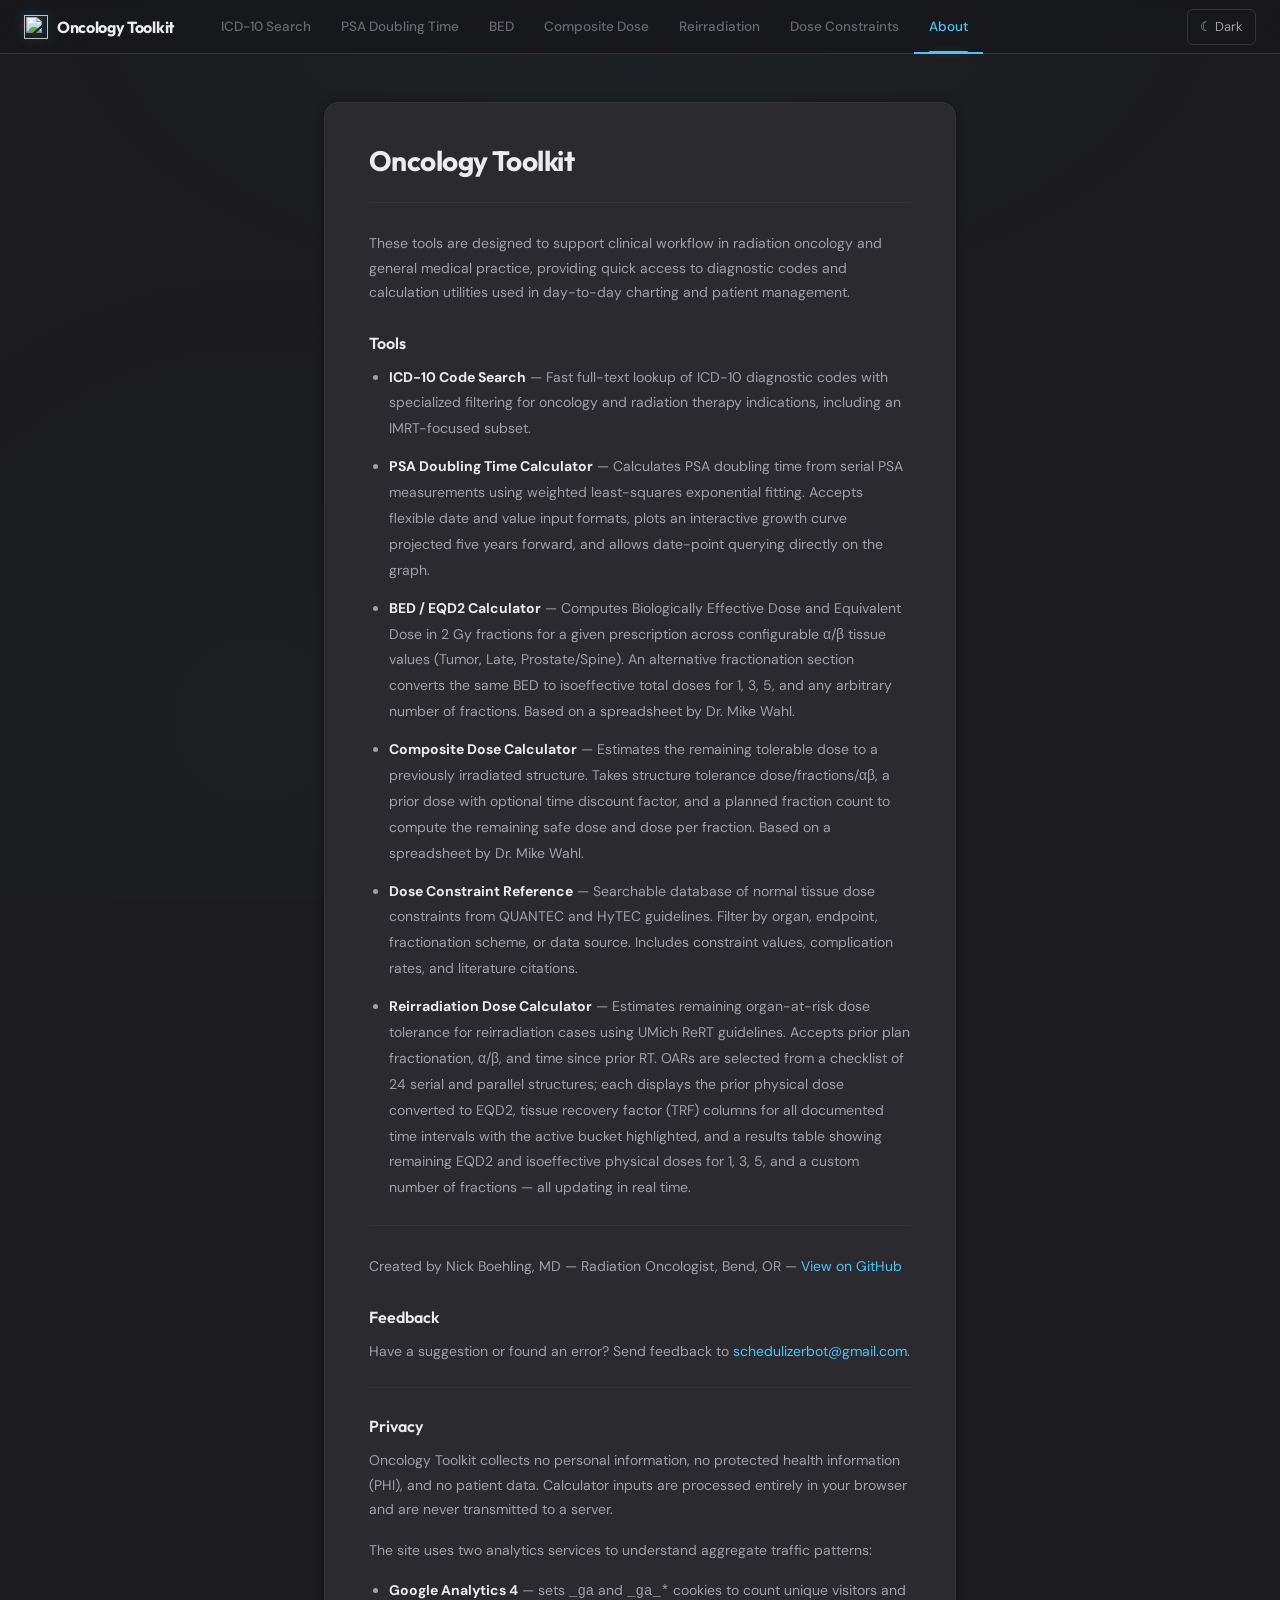
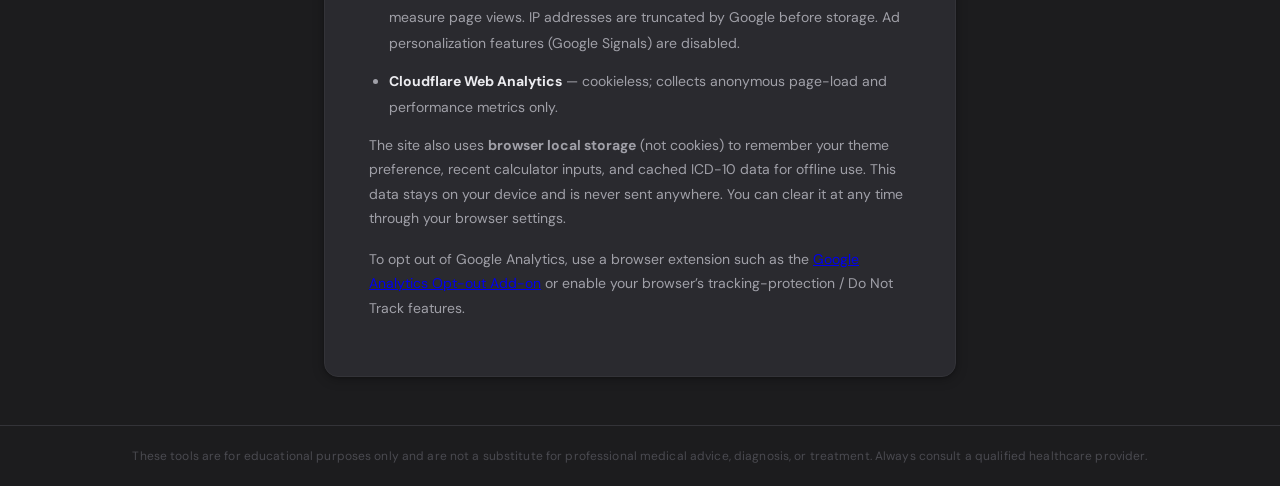
==== commit 3089207f: "feat(about): add privacy disclosure section Document what the site collects (nothing personal/PHI), " ====
--- a/about.html
+++ b/about.html
@@ -121,6 +121,42 @@
           <a href="mailto:schedulizerbot@gmail.com" class="about-email">schedulizerbot@gmail.com</a>.
         </p>
 
+        <hr class="about-divider">
+
+        <h3>Privacy</h3>
+        <p>
+          Oncology Toolkit collects no personal information, no protected health
+          information (PHI), and no patient data. Calculator inputs are processed
+          entirely in your browser and are never transmitted to a server.
+        </p>
+        <p>
+          The site uses two analytics services to understand aggregate traffic
+          patterns:
+        </p>
+        <ul>
+          <li>
+            <strong>Google Analytics 4</strong> &mdash; sets <code>_ga</code> and
+            <code>_ga_*</code> cookies to count unique visitors and measure page
+            views. IP addresses are truncated by Google before storage. Ad
+            personalization features (Google Signals) are disabled.
+          </li>
+          <li>
+            <strong>Cloudflare Web Analytics</strong> &mdash; cookieless; collects
+            anonymous page-load and performance metrics only.
+          </li>
+        </ul>
+        <p>
+          The site also uses <strong>browser local storage</strong> (not cookies)
+          to remember your theme preference, recent calculator inputs, and cached
+          ICD-10 data for offline use. This data stays on your device and is never
+          sent anywhere. You can clear it at any time through your browser settings.
+        </p>
+        <p>
+          To opt out of Google Analytics, use a browser extension such as the
+          <a href="https://tools.google.com/dlpage/gaoptout" target="_blank" rel="noopener">Google Analytics Opt-out Add-on</a>
+          or enable your browser&rsquo;s tracking-protection / Do Not Track features.
+        </p>
+
       </div>
     </div>
     <script src="shortcuts.js"></script>
--- a/style.css
+++ b/style.css
@@ -199,7 +199,7 @@
   background: rgba(198, 40, 40, 0.06);
 }
 
-@media (max-width: 700px) {
+@media (max-width: 900px) {
   [data-theme="light"] .nav-link.active {
     border-left-color: var(--accent);
     background: var(--accent-dim);
@@ -240,7 +240,7 @@
 [data-theme="light"] .theme-toggle .icon-sun { display: inline; }
 [data-theme="light"] .theme-toggle .icon-moon { display: none; }
 
-@media (max-width: 700px) {
+@media (max-width: 900px) {
   .theme-toggle {
     margin-left: auto;
     margin-right: 8px;
@@ -472,7 +472,7 @@
   transform: translateY(-7px) rotate(-45deg);
 }
 
-@media (max-width: 700px) {
+@media (max-width: 900px) {
   .nav-brand {
     font-size: 0;
     gap: 0;
@@ -1275,6 +1275,10 @@
   box-shadow: 0 0 0 2px var(--accent-glow);
 }
 
+.alt-fx-cell {
+  white-space: nowrap;
+}
+
 .bed-section-hint {
   font-size: 12.5px;
   color: var(--text-muted);
@@ -2171,6 +2175,12 @@
   border: 1px solid rgba(129, 199, 132, 0.2);
 }
 
+.constraint-source-astro-dvh {
+  color: #ffd54f;
+  background: rgba(255, 213, 79, 0.1);
+  border: 1px solid rgba(255, 213, 79, 0.25);
+}
+
 .constraint-source-nrg-gi011,
 .constraint-source-nrg-gu-005,
 .constraint-source-nrg-gu-009,
@@ -2210,6 +2220,200 @@
 /* -----------------------------------------------------------------------
    Print styles
 ----------------------------------------------------------------------- */
+/* -----------------------------------------------------------------------
+   Mobile responsive tables (<=700px)
+   Calculator result tables are unreadable when shrunk into a horizontal
+   scroll box. Each page's table gets an intentional mobile layout:
+     - bed:         transpose (metric-rows x tissue-cols -> tissue-rows x metric-cols)
+     - composite:   3 cols, just drop the min-width so it fits
+     - rert/constraints: wide data tables -> card-stack each row
+   All changes are scoped (modifier/page classes) so the shared .bed-table
+   class does not cross-contaminate. No JS changes.
+----------------------------------------------------------------------- */
+@media (max-width: 700px) {
+
+  /* --- Shared: reclaim width, stop iOS focus-zoom (>=16px), bigger taps --- */
+  .bed-container { padding-left: 12px; padding-right: 12px; }
+  .bed-card { padding-left: 14px; padding-right: 14px; }
+  .bed-num-input,
+  .ab-input,
+  .alt-fx-input,
+  .preset-select,
+  .rert-dose-input,
+  #searchTerm,
+  #constraintSearch,
+  .constraint-source-select { font-size: 16px; }
+  .bed-num-input { min-height: 44px; }
+  .ab-input,
+  .alt-fx-input { min-height: 40px; padding-top: 8px; padding-bottom: 8px; }
+
+  /* =====================================================================
+     BED page transpose. DOM order is preserved, so screen-reader reading
+     (and the role=* attrs in bed.html) keep the logical table intact;
+     grid-area only moves visual position.
+
+       DESKTOP                          MOBILE (transposed)
+       --    Tum  Late Pros             Tissue    BED   EQD2
+       BED   b1   b2   b3      ===>      Tumor     b1    e1
+       EQD2  e1   e2   e3                Late      b2    e2
+                                         Prostate  b3    e3
+  ===================================================================== */
+  .bed-table--transpose { display: grid; min-width: 0; gap: 0 6px; }
+  .bed-table--transpose thead,
+  .bed-table--transpose tbody,
+  .bed-table--transpose tr { display: contents; }
+  .bed-table--transpose th,
+  .bed-table--transpose td {
+    white-space: normal;
+    border-bottom: 1px solid var(--border-subtle);
+    padding: 9px 4px;
+  }
+  .bed-table--transpose thead th { text-align: left; }
+  .bed-table--transpose .ab-th-inner { flex-direction: column; align-items: flex-start; gap: 2px; }
+  /* Base .bed-table tr:last-child td drops the border on the DOM-last row,
+     which is the rightmost column after transposing — restore it so every
+     visual cell has a consistent separator. */
+  .bed-table--transpose tr:last-child td { border-bottom: 1px solid var(--border-subtle); }
+
+  /* Prescription: 3 cols (tissue | BED | EQD2) x 4 rows */
+  .bed-table--rx { grid-template-columns: minmax(0, 1.5fr) minmax(0, 1fr) minmax(0, 1fr); }
+  .bed-table--rx thead th:nth-child(1) { grid-area: 1 / 1; }   /* empty corner */
+  .bed-table--rx thead th:nth-child(2) { grid-area: 2 / 1; }   /* Tumor */
+  .bed-table--rx thead th:nth-child(3) { grid-area: 3 / 1; }   /* Late */
+  .bed-table--rx thead th:nth-child(4) { grid-area: 4 / 1; }   /* Prostate / Spine */
+  .bed-table--rx tbody tr:nth-child(1) .bed-row-label { grid-area: 1 / 2; }  /* "BED (Gy)" -> col header */
+  .bed-table--rx tbody tr:nth-child(2) .bed-row-label { grid-area: 1 / 3; }  /* "EQD2 (Gy)" -> col header */
+  #bed1 { grid-area: 2 / 2; } #bed2 { grid-area: 3 / 2; } #bed3 { grid-area: 4 / 2; }
+  #eqd1 { grid-area: 2 / 3; } #eqd2 { grid-area: 3 / 3; } #eqd3 { grid-area: 4 / 3; }
+
+  /* Alt fractionation: 5 cols (tissue | 1fx | 3fx | 5fx | Nfx) x 4 rows */
+  .bed-table--alt { grid-template-columns: minmax(0, 1.3fr) repeat(4, minmax(0, 1fr)); }
+  .bed-table--alt thead th:nth-child(1) { grid-area: 1 / 1; }   /* "Fractions" corner */
+  .bed-table--alt thead th:nth-child(2) { grid-area: 2 / 1; }   /* Tumor */
+  .bed-table--alt thead th:nth-child(3) { grid-area: 3 / 1; }   /* Late */
+  .bed-table--alt thead th:nth-child(4) { grid-area: 4 / 1; }   /* Prostate / Spine */
+  .bed-table--alt tbody tr:nth-child(1) > :first-child { grid-area: 1 / 2; }  /* "1 fraction" */
+  .bed-table--alt tbody tr:nth-child(2) > :first-child { grid-area: 1 / 3; }  /* "3 fractions" */
+  .bed-table--alt tbody tr:nth-child(3) > :first-child { grid-area: 1 / 4; }  /* "5 fractions" */
+  .bed-table--alt tbody tr:nth-child(4) > :first-child { grid-area: 1 / 5; white-space: normal; }  /* [N] fractions */
+  #alt1-1 { grid-area: 2 / 2; } #alt1-2 { grid-area: 3 / 2; } #alt1-3 { grid-area: 4 / 2; }
+  #alt3-1 { grid-area: 2 / 3; } #alt3-2 { grid-area: 3 / 3; } #alt3-3 { grid-area: 4 / 3; }
+  #alt5-1 { grid-area: 2 / 4; } #alt5-2 { grid-area: 3 / 4; } #alt5-3 { grid-area: 4 / 4; }
+  #altA-1 { grid-area: 2 / 5; } #altA-2 { grid-area: 3 / 5; } #altA-3 { grid-area: 4 / 5; }
+  .bed-table--alt .alt-fx-input { width: 40px; }
+
+  /* =====================================================================
+     composite — Remaining Dose is only 3 columns: drop min-width, let it fit
+  ===================================================================== */
+  .comp-result-table { min-width: 0; }
+  .comp-result-table th { white-space: normal; font-size: 11.5px; }
+  .comp-result-table th,
+  .comp-result-table td { padding: 7px 6px; }
+
+  /* =====================================================================
+     rert + constraints — wide data tables -> card-stack each row.
+     Section-agnostic via :has(): constraints.js inserts result rows with
+     insertRow(), which may place them in <thead> rather than <tbody>. So we
+     hide the pure-header row (th, no td) and card every row that has a <td>,
+     regardless of section. Each <td> prints its column label via ::before;
+     columns are fixed, so labels are hardcoded (by class for rert's
+     toggleable fx cols, by nth-child for constraints). rert's
+     applyColumnVisibility() sets inline display so its toggles still win.
+  ===================================================================== */
+  /* Gated on :has() support (iOS 16.4+/Chrome 105+). Browsers without :has()
+     skip this whole block and keep the original horizontal-scroll table
+     (min-width:480px stays), a clean fallback rather than a crushed layout. */
+  @supports selector(:has(*)) {
+    .rert-results-table,
+    .constraints-table { display: block; min-width: 0; }
+    .rert-results-table tr:has(th):not(:has(td)),
+    .constraints-table tr:has(th):not(:has(td)) {
+      position: absolute;
+      width: 1px; height: 1px;
+      overflow: hidden;
+      clip: rect(0 0 0 0);
+      white-space: nowrap;
+    }
+    /* rert's header row holds the editable custom-fx COUNT input, so it can't
+       just be hidden like constraints' header — surface it as a compact
+       control strip above the cards (other header cells stay hidden). */
+    .rert-results-table tr:has(th):not(:has(td)) {
+      position: static;
+      width: auto; height: auto;
+      overflow: visible;
+      clip: auto;
+      display: flex;
+      justify-content: flex-end;
+      align-items: center;
+      margin-bottom: 10px;
+      padding: 0;
+    }
+    .rert-results-table tr:has(th):not(:has(td)) > th { display: none; }
+    .rert-results-table tr:has(th):not(:has(td)) > th.col-cfx {
+      display: flex;
+      align-items: center;
+      gap: 4px;
+      font-size: 12px;
+      font-weight: 500;
+      color: var(--text-tertiary);
+    }
+    .rert-results-table tr:has(th):not(:has(td)) > th.col-cfx .rert-col-sub { display: none; }
+    .rert-results-table tr:has(td),
+    .constraints-table tr:has(td) {
+      display: block;
+      margin-bottom: 12px;
+      padding: 6px 12px;
+      border: 1px solid var(--border-subtle);
+      border-radius: var(--radius-sm);
+      background: var(--bg-input);
+    }
+    .rert-results-table tr:has(td) td,
+    .constraints-table tr:has(td) td {
+      display: flex;
+      justify-content: space-between;
+      align-items: baseline;
+      gap: 12px;
+      text-align: right;
+      border: none;
+      padding: 5px 0;
+    }
+    .rert-results-table tr:has(td) td::before,
+    .constraints-table tr:has(td) td::before {
+      content: attr(data-label);
+      flex: 0 0 auto;
+      text-align: left;
+      color: var(--text-tertiary);
+      font-size: 11px;
+      text-transform: uppercase;
+      letter-spacing: 0.04em;
+    }
+
+    /* constraints column labels (insertCell order 0..6) */
+    .constraints-table td:nth-child(1) { font-weight: 600; }
+    .constraints-table td:nth-child(1)::before { content: "Organ"; }
+    .constraints-table td:nth-child(2)::before { content: "Constraint"; }
+    .constraints-table td:nth-child(3)::before { content: "Endpoint"; }
+    .constraints-table td:nth-child(4)::before { content: "Rate"; }
+    .constraints-table td:nth-child(5)::before { content: "Fractionation"; }
+    .constraints-table td:nth-child(6)::before { content: "Source"; }
+    .constraints-table td:nth-child(7)::before { content: "Citation"; }
+
+    /* rert column labels — OAR name is the card title; rest get labels */
+    .rert-results-table td:nth-child(1) { justify-content: flex-start; font-weight: 600; }
+    .rert-results-table td:nth-child(1)::before { content: ""; }
+    .rert-results-table td:nth-child(2)::before { content: "Rem. EQD2 (Gy)"; }
+    .rert-results-table td.col-1fx::before { content: "1 fx (Gy)"; }
+    .rert-results-table td.col-3fx::before { content: "3 fx (Gy)"; }
+    .rert-results-table td.col-5fx::before { content: "5 fx (Gy)"; }
+    .rert-results-table td.col-cfx::before { content: "Custom fx (Gy)"; }
+
+    /* empty-state row renders as plain centered text, not a labeled card */
+    #rert-empty-row { border: none; background: none; margin: 0; padding: 0; }
+    #rert-empty-row td { display: block; text-align: center; }
+    #rert-empty-row td::before { content: ""; }
+  }
+}
+
 @media print {
   nav,
   .theme-toggle,
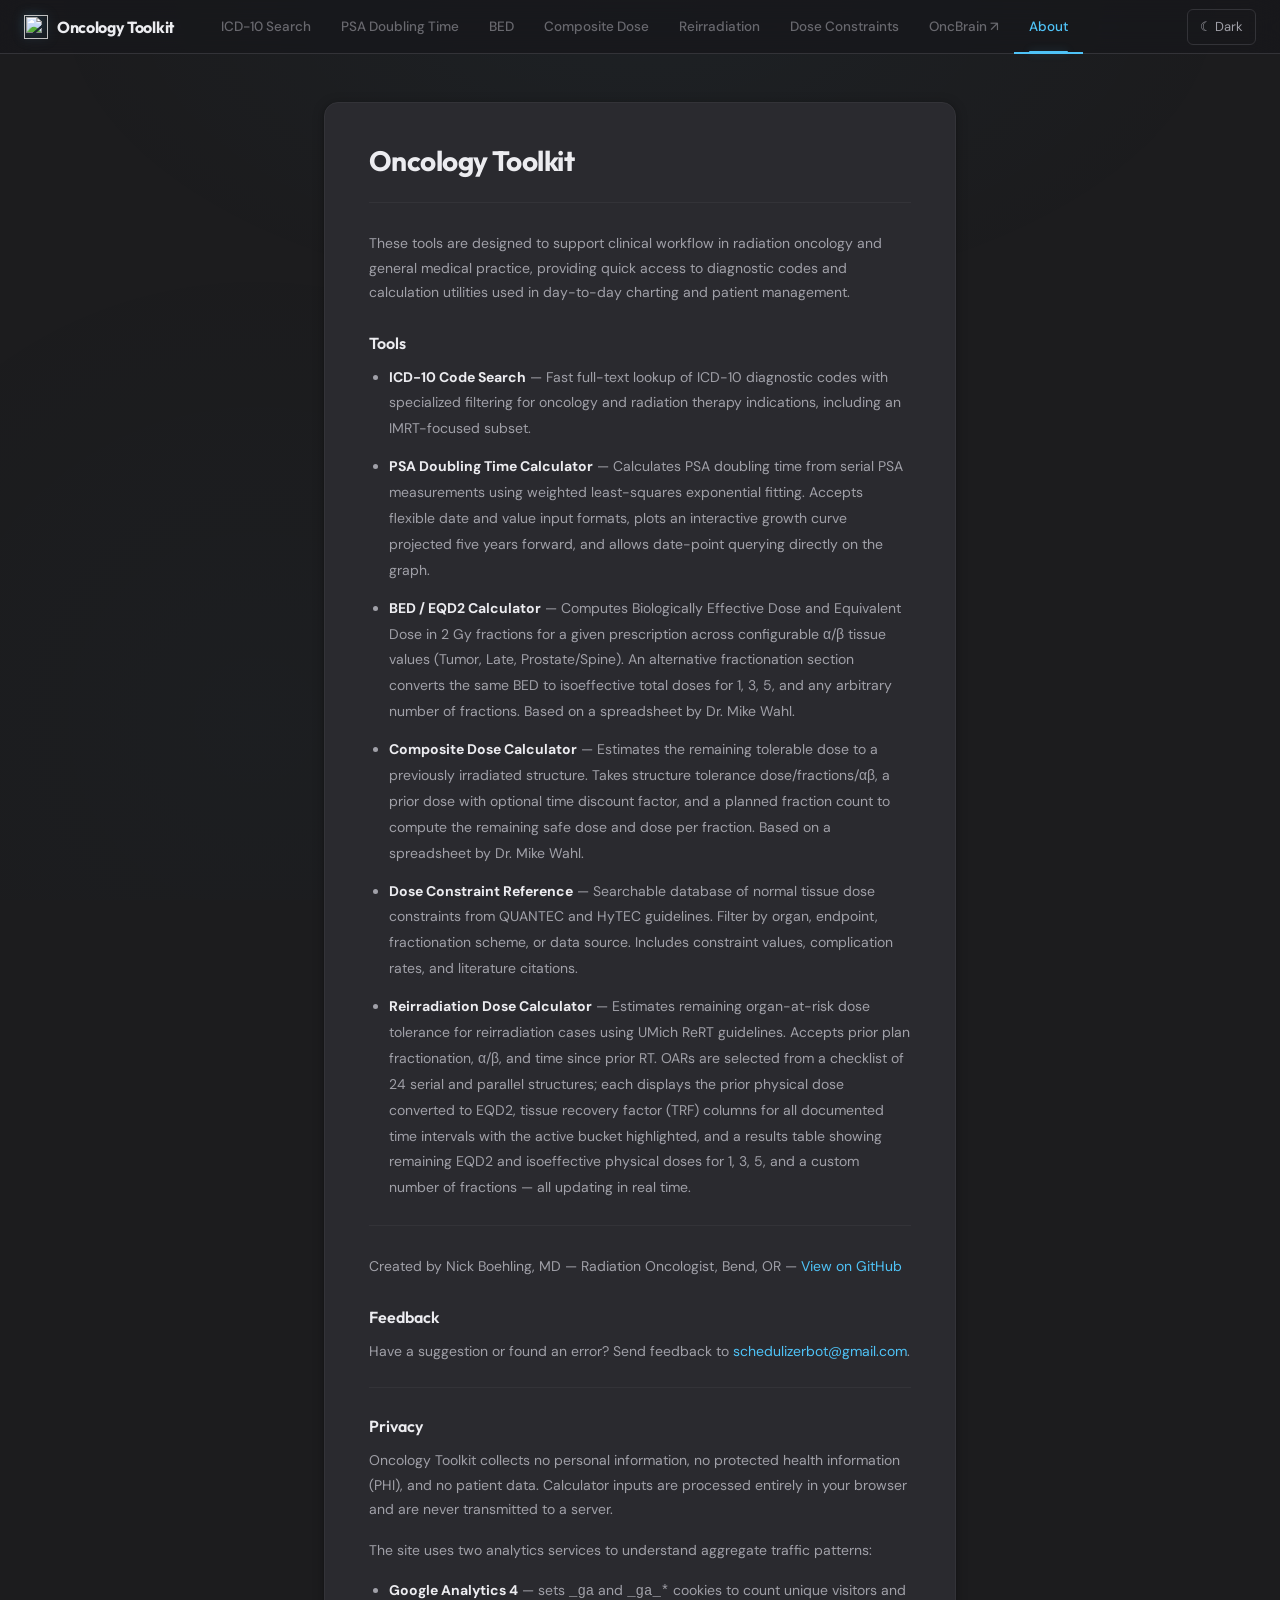
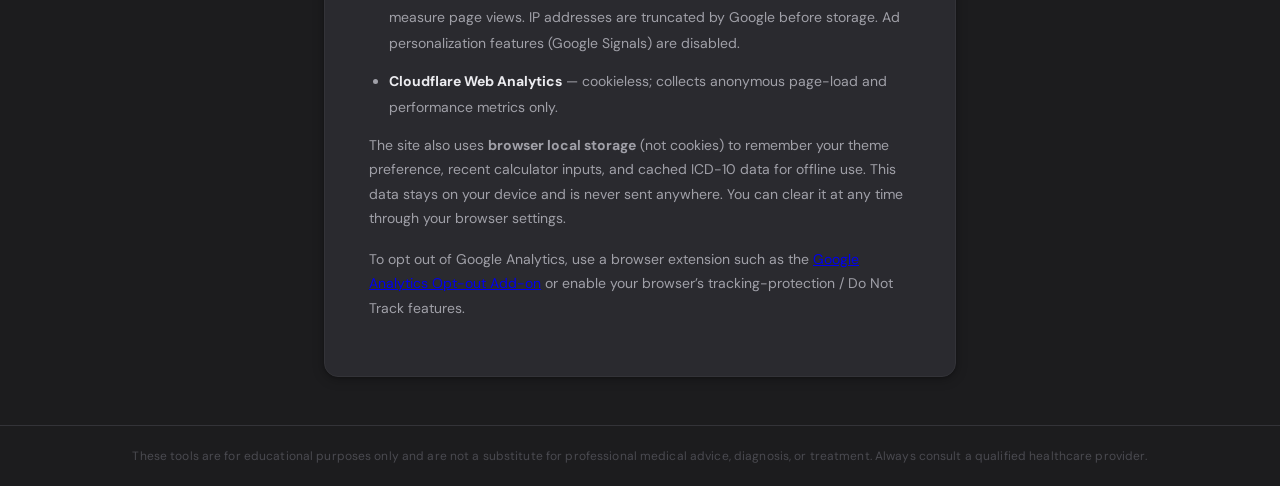
==== commit 5a8525d0: "feat(nav): add OncBrain external link, bump SW cache to v7 Adds a new-tab link to oncbrain.oncologyt" ====
--- a/about.html
+++ b/about.html
@@ -41,6 +41,7 @@
         <a href="composite.html" class="nav-link">Composite Dose</a>
         <a href="rert.html" class="nav-link">Reirradiation</a>
         <a href="constraints.html" class="nav-link">Dose Constraints</a>
+        <a href="https://oncbrain.oncologytoolkit.com" class="nav-link" target="_blank" rel="noopener noreferrer">OncBrain &#8599;</a>
         <a href="about.html" class="nav-link active">About</a>
       </div>
       <button class="theme-toggle" id="theme-toggle" aria-label="Switch to light mode">
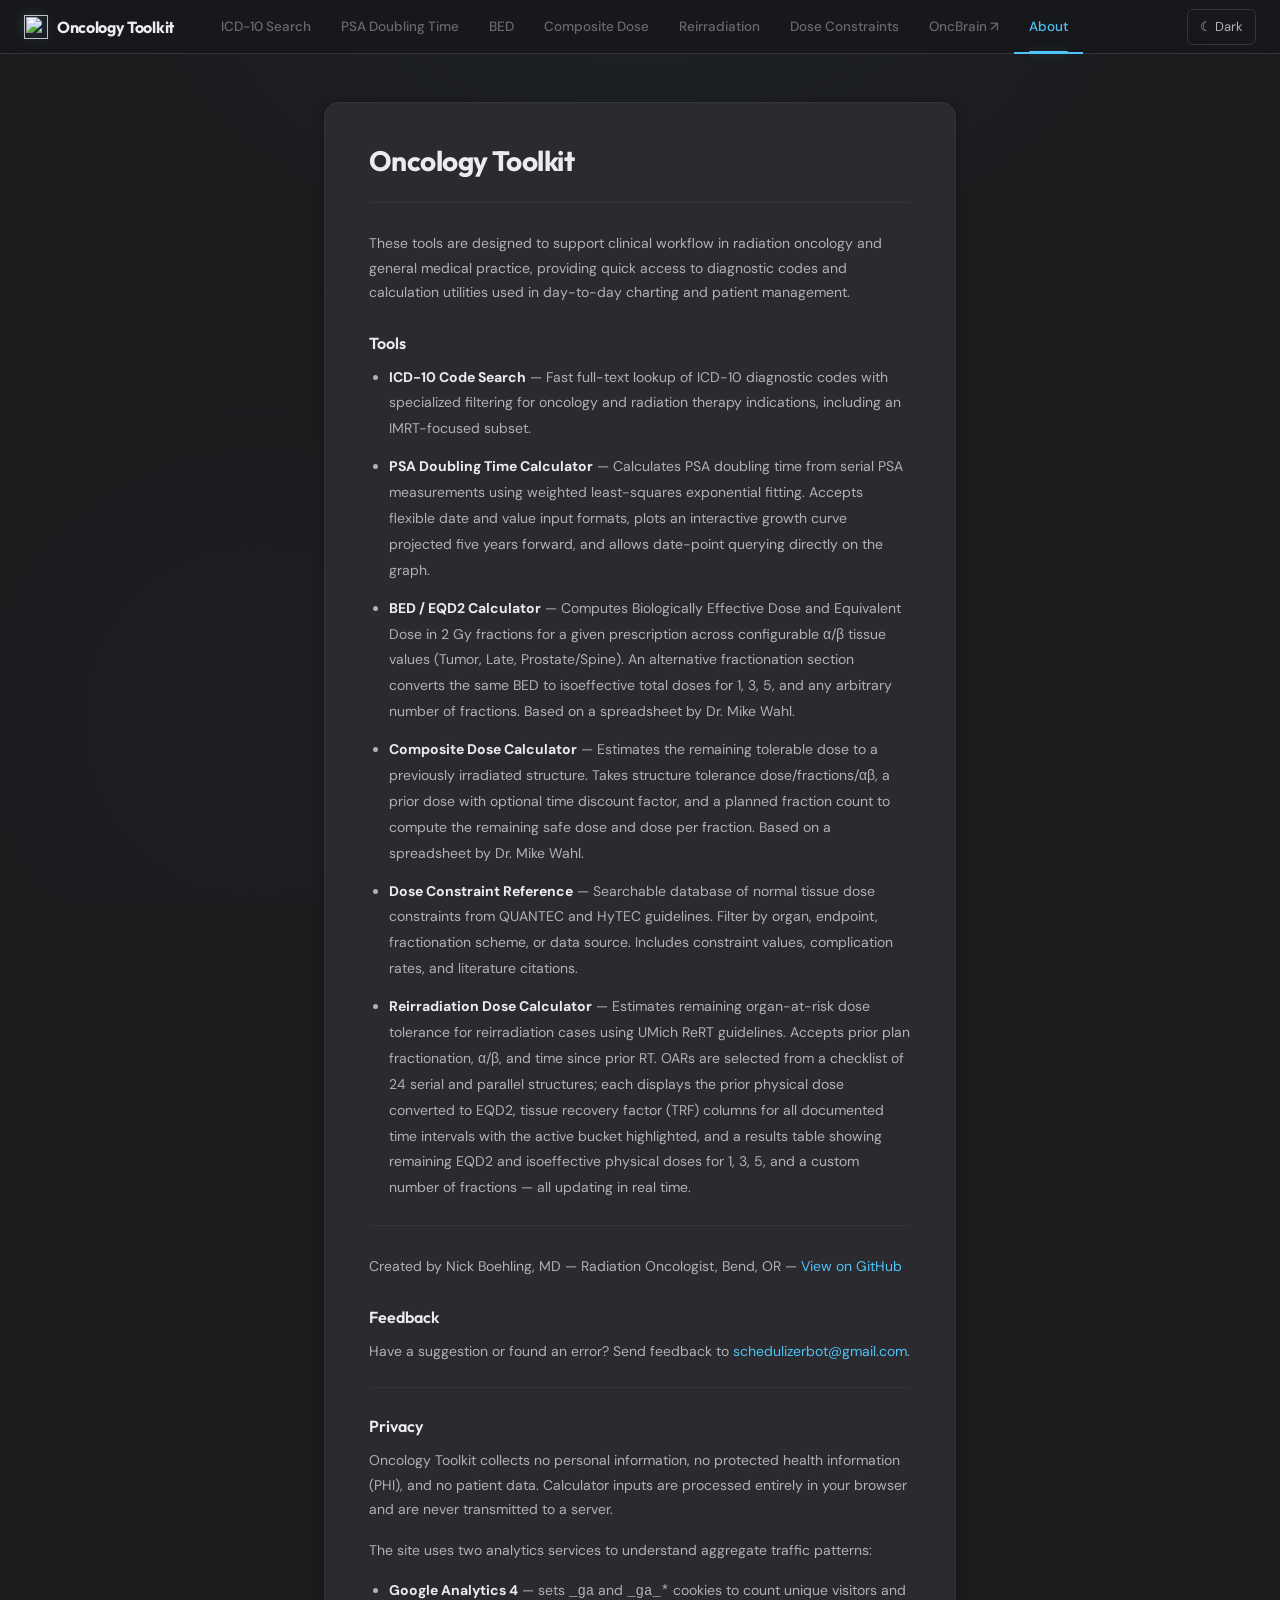
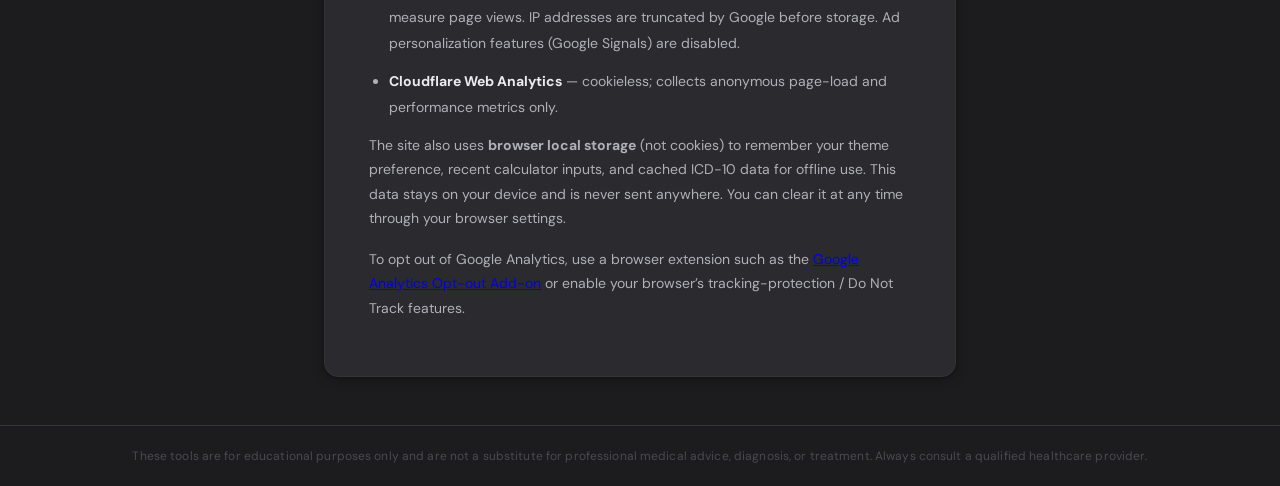
==== commit 964d079d: "feat(hub): replace ICD landing with tool-launcher hub + recents Replaces index.html — was the ICD-10" ====
--- a/about.html
+++ b/about.html
@@ -35,7 +35,7 @@
         <span></span><span></span><span></span>
       </button>
       <div class="nav-links">
-        <a href="index.html" class="nav-link">ICD-10 Search</a>
+        <a href="icd.html" class="nav-link">ICD-10 Search</a>
         <a href="psa.html" class="nav-link">PSA Doubling Time</a>
         <a href="bed.html" class="nav-link">BED</a>
         <a href="composite.html" class="nav-link">Composite Dose</a>
--- a/style.css
+++ b/style.css
@@ -23,6 +23,7 @@
    18. Loading & Errors ........... Spinners, error states
    19. Footer ..................... Site disclaimer
    20. Print ...................... @media print styles
+   21. Hub Landing ................ index.html tool launcher (recents + tile grid)
    ======================================================================= */
 
 /* -----------------------------------------------------------------------
@@ -43,7 +44,9 @@
   --accent-dim: rgba(79, 195, 247, 0.08);
   --accent-hover: #7dd6fa;
   --text-primary: #ececf0;
-  --text-secondary: #a0a0a8;
+  /* --text-secondary bumped from #a0a0a8 to #b0b0b8 on 2026-05-30 to bring
+     13px body text on --bg-card from ~4.4:1 to ~5.0:1 contrast (WCAG AA). */
+  --text-secondary: #b0b0b8;
   --text-tertiary: #68686e;
   --text-muted: #4a4a50;
   --success: #81c784;
@@ -2414,6 +2417,126 @@
   }
 }
 
+/* -----------------------------------------------------------------------
+   21. Hub Landing — tool launcher at index.html
+   -----------------------------------------------------------------------
+   The hub uses class composition: tile elements are <a class="bed-card hub-tile">
+   so they inherit .bed-card background/border/shadow/hover. Only hub-specific
+   deltas live here. Mobile breakpoint is 900px to match the nav hamburger
+   (see commit 0347787 / [nav-hamburger-breakpoint-too-low] learning) so the
+   nav and grid switch to mobile mode in lockstep.
+----------------------------------------------------------------------- */
+
+.hub-container {
+  max-width: 980px;
+  margin: 0 auto;
+  padding: 32px 24px 48px;
+  animation: fadeInUp 0.4s ease both;
+}
+
+/* Recents row above the tile grid. Hidden by hub.js when no entries. */
+.hub-recents {
+  margin-bottom: 28px;
+}
+
+/* Modifier on .bed-card-header used standalone (no surrounding card).
+   Zeros the border-bottom so the heading floats above the pill row. */
+.bed-card-header--standalone {
+  border-bottom: none;
+  padding-bottom: 0;
+  margin-bottom: 12px;
+}
+
+.hub-recents-row {
+  display: inline-flex;
+  flex-wrap: wrap;
+  gap: 10px;
+}
+
+.hub-recent-pill {
+  display: inline-flex;
+  align-items: center;
+  gap: 8px;
+  padding: 8px 14px;
+  background: var(--bg-card);
+  border: 1px solid var(--border-subtle);
+  border-radius: 999px;
+  text-decoration: none;
+  transition: border-color var(--transition-med), background var(--transition-med);
+  cursor: pointer;
+}
+.hub-recent-pill:hover { border-color: var(--accent); background: var(--bg-card-hover); }
+.hub-recent-pill:focus-visible { outline: 2px solid var(--accent); outline-offset: 2px; }
+
+.hub-recent-tool {
+  font-family: var(--font-display);
+  font-size: 10px;
+  font-weight: 700;
+  color: var(--accent);
+  letter-spacing: 0.08em;
+  text-transform: uppercase;
+}
+.hub-recent-divider { color: var(--text-tertiary); }
+.hub-recent-summary {
+  font-family: var(--font-body);
+  font-size: 13px;
+  font-weight: 500;
+  color: var(--text-primary);
+}
+
+/* Tile grid: 3-col on desktop, 2-col on mobile (≤900px). */
+.hub-grid {
+  display: grid;
+  grid-template-columns: repeat(3, 1fr);
+  gap: 14px;
+}
+
+/* .hub-tile is composed with .bed-card. Only deltas live here:
+   block display so the whole <a> is the tap target, padding override,
+   min-height for visual rhythm, text-decoration none on the link,
+   and hover/focus deltas that lift the card. */
+.hub-tile {
+  display: block;
+  padding: 22px 24px;
+  min-height: 100px;
+  text-decoration: none;
+  /* class composition: background/border/radius/shadow from .bed-card */
+}
+.hub-tile:hover {
+  border-color: var(--border-medium);
+  box-shadow: var(--shadow-card), 0 0 0 1px var(--accent-dim);
+  transform: translateY(-1px);
+}
+.hub-tile:focus-visible { outline: 2px solid var(--accent); outline-offset: 2px; }
+
+.hub-tile-name {
+  font-family: var(--font-display);
+  font-weight: 600;
+  font-size: 22px;
+  color: var(--text-primary);
+  line-height: 1.1;
+  margin: 0 0 6px;
+}
+.hub-tile-tagline {
+  font-family: var(--font-body);
+  font-size: 13px;
+  font-weight: 400;
+  color: var(--text-secondary);
+  margin: 0;
+}
+
+/* Mobile (≤900px) — match nav hamburger breakpoint.
+   Pills get 12×16 padding to reach 44px tap target (FINDING-001 standard). */
+@media (max-width: 900px) {
+  .hub-container { padding: 20px 16px 36px; }
+  .hub-grid { grid-template-columns: repeat(2, 1fr); gap: 10px; }
+  .hub-tile { padding: 18px 18px; min-height: 88px; }
+  .hub-tile-name { font-size: 19px; }
+  .hub-tile-tagline { font-size: 12px; }
+  .hub-recents { margin-bottom: 22px; }
+  .hub-recent-pill { padding: 12px 16px; }
+}
+
 @media print {
   nav,
   .theme-toggle,
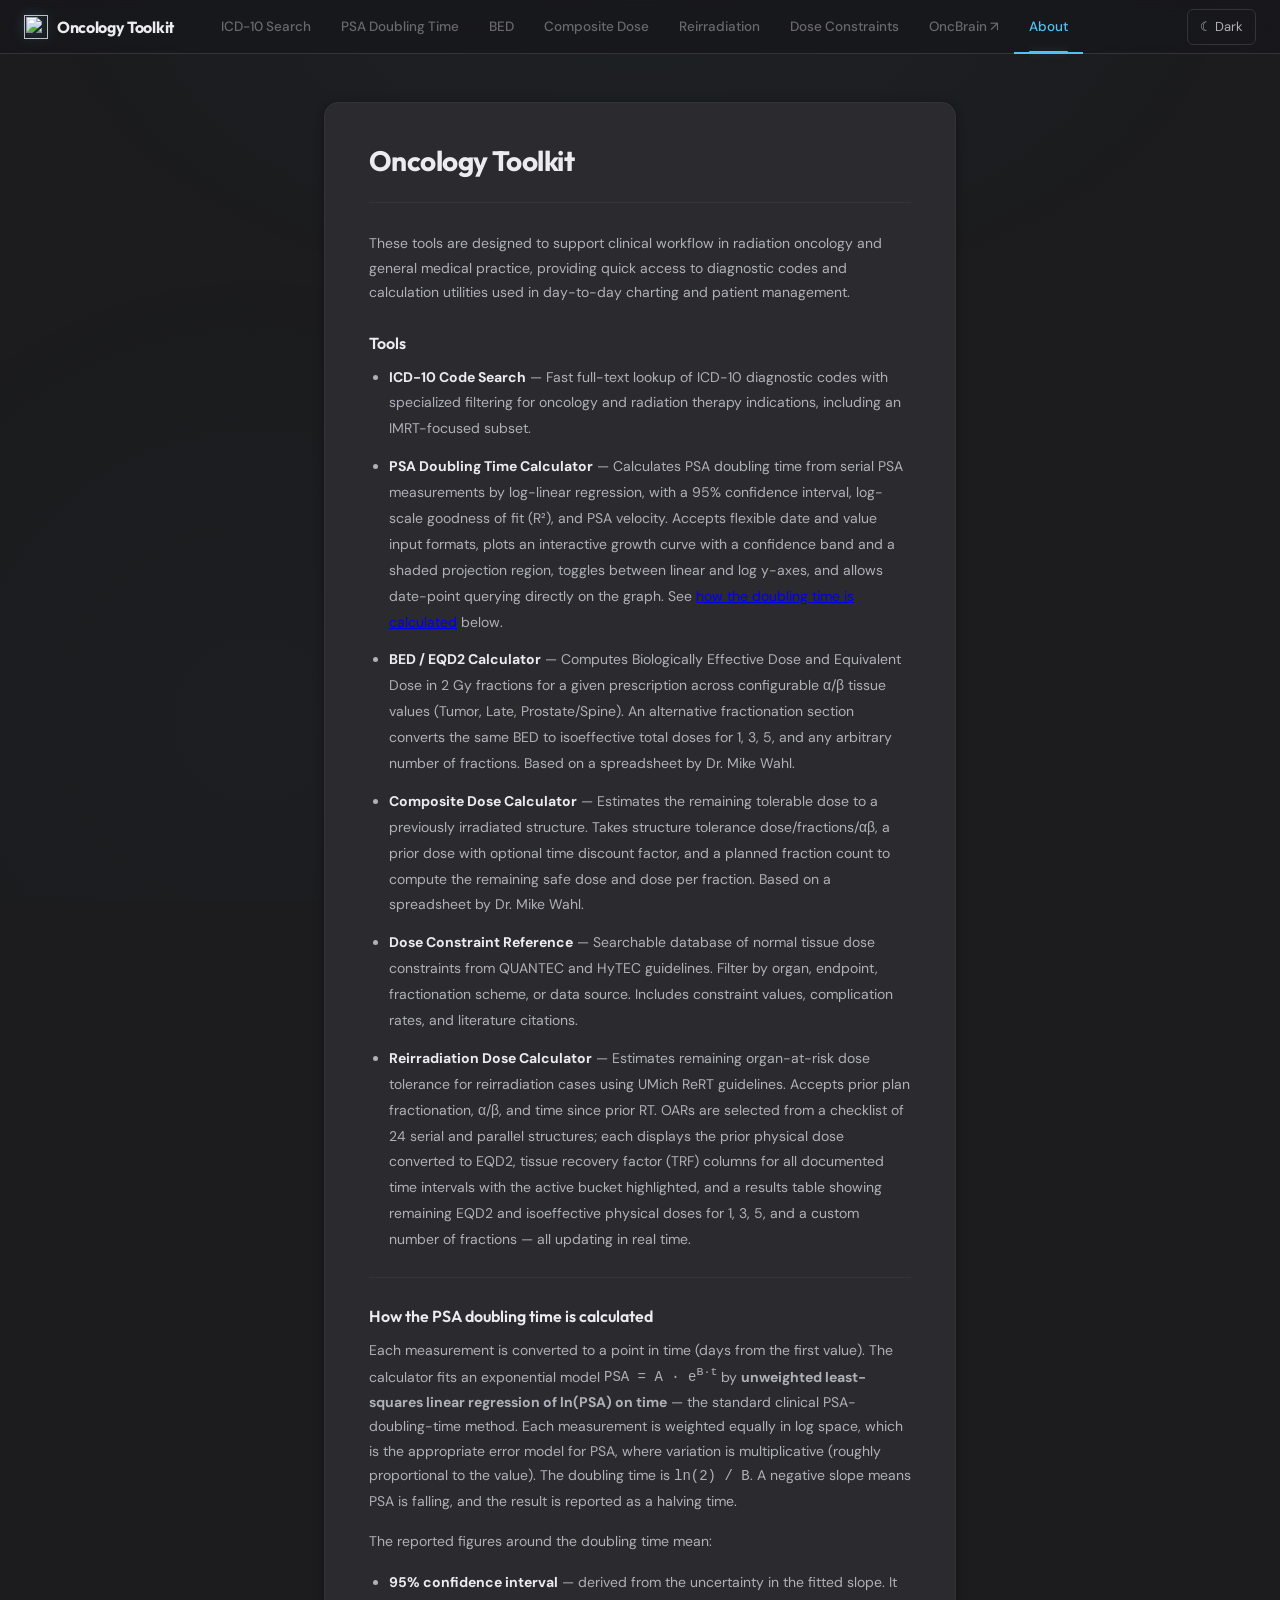
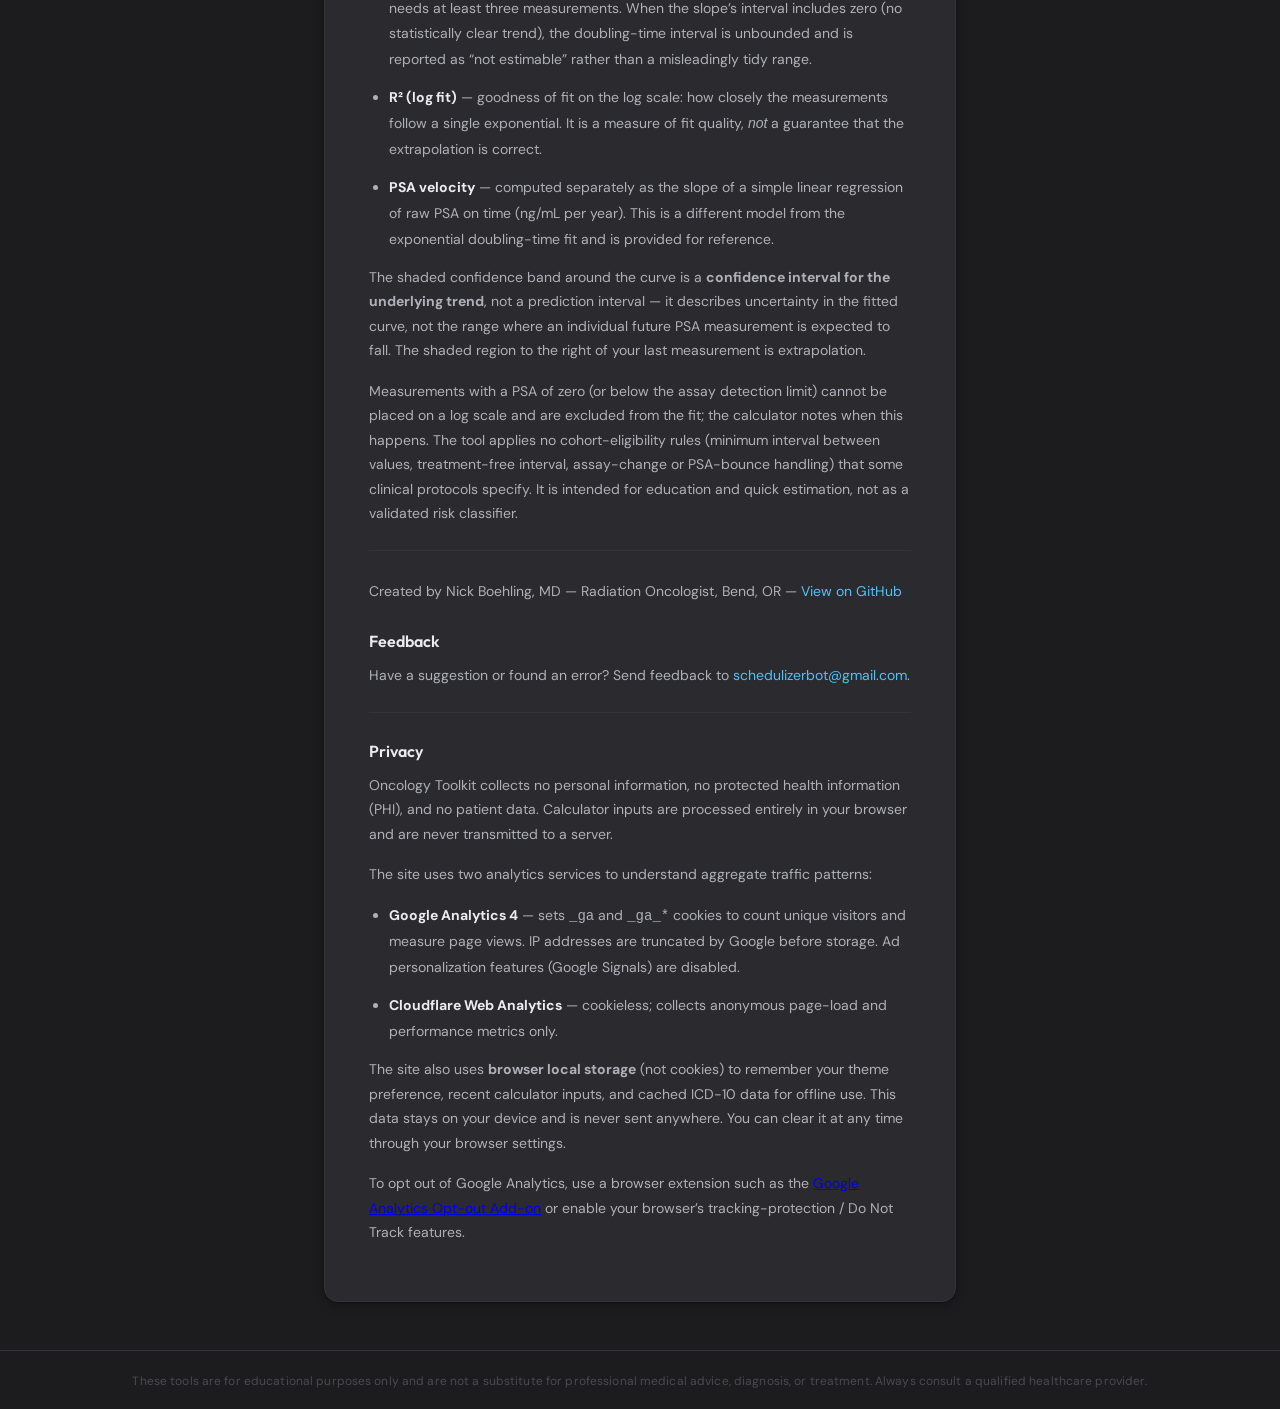
==== commit e60da8cb: "feat(psa): clinical-standard fit + CI/R²/velocity readouts + readable chart Switch the PSA doubling-" ====
--- a/about.html
+++ b/about.html
@@ -71,10 +71,12 @@
           </li>
           <li>
             <strong>PSA Doubling Time Calculator</strong> &mdash; Calculates PSA doubling
-            time from serial PSA measurements using weighted least-squares exponential
-            fitting. Accepts flexible date and value input formats, plots an interactive
-            growth curve projected five years forward, and allows date-point querying
-            directly on the graph.
+            time from serial PSA measurements by log-linear regression, with a 95%
+            confidence interval, log-scale goodness of fit (R&sup2;), and PSA velocity.
+            Accepts flexible date and value input formats, plots an interactive growth
+            curve with a confidence band and a shaded projection region, toggles between
+            linear and log y-axes, and allows date-point querying directly on the graph.
+            See <a href="#psa-method">how the doubling time is calculated</a> below.
           </li>
           <li>
             <strong>BED / EQD2 Calculator</strong> &mdash; Computes Biologically Effective
@@ -108,6 +110,60 @@
             for 1, 3, 5, and a custom number of fractions — all updating in real time.
           </li>
         </ul>
+
+        <hr class="about-divider">
+
+        <h3 id="psa-method">How the PSA doubling time is calculated</h3>
+        <p>
+          Each measurement is converted to a point in time (days from the first
+          value). The calculator fits an exponential model
+          <code>PSA = A &middot; e<sup>B&middot;t</sup></code> by
+          <strong>unweighted least-squares linear regression of ln(PSA) on time</strong>
+          &mdash; the standard clinical PSA-doubling-time method. Each measurement is
+          weighted equally in log space, which is the appropriate error model for PSA,
+          where variation is multiplicative (roughly proportional to the value).
+          The doubling time is <code>ln(2) / B</code>. A negative slope means PSA is
+          falling, and the result is reported as a halving time.
+        </p>
+        <p>
+          The reported figures around the doubling time mean:
+        </p>
+        <ul>
+          <li>
+            <strong>95% confidence interval</strong> &mdash; derived from the
+            uncertainty in the fitted slope. It needs at least three measurements.
+            When the slope&rsquo;s interval includes zero (no statistically clear
+            trend), the doubling-time interval is unbounded and is reported as
+            &ldquo;not estimable&rdquo; rather than a misleadingly tidy range.
+          </li>
+          <li>
+            <strong>R&sup2; (log fit)</strong> &mdash; goodness of fit on the log
+            scale: how closely the measurements follow a single exponential. It is a
+            measure of fit quality, <em>not</em> a guarantee that the extrapolation is
+            correct.
+          </li>
+          <li>
+            <strong>PSA velocity</strong> &mdash; computed separately as the slope of
+            a simple linear regression of raw PSA on time (ng/mL per year). This is a
+            different model from the exponential doubling-time fit and is provided for
+            reference.
+          </li>
+        </ul>
+        <p>
+          The shaded confidence band around the curve is a <strong>confidence interval
+          for the underlying trend</strong>, not a prediction interval &mdash; it
+          describes uncertainty in the fitted curve, not the range where an individual
+          future PSA measurement is expected to fall. The shaded region to the right of
+          your last measurement is extrapolation.
+        </p>
+        <p>
+          Measurements with a PSA of zero (or below the assay detection limit) cannot
+          be placed on a log scale and are excluded from the fit; the calculator notes
+          when this happens. The tool applies no cohort-eligibility rules (minimum
+          interval between values, treatment-free interval, assay-change or
+          PSA-bounce handling) that some clinical protocols specify. It is intended for
+          education and quick estimation, not as a validated risk classifier.
+        </p>
 
         <hr class="about-divider">
 
--- a/style.css
+++ b/style.css
@@ -689,6 +689,30 @@
   min-width: 0;
 }
 
+/* PSA readout cluster: CI rides under the doubling-time headline; R² + velocity
+   sit as a muted stat row below the card. Hierarchy: DT hero > CI > stats. */
+.result-ci {
+  font-size: 13px;
+  color: var(--text-secondary);
+  margin-top: 6px;
+  font-variant-numeric: tabular-nums;
+}
+
+.psa-stat-row {
+  font-size: 13px;
+  color: var(--text-tertiary);
+  margin: -14px 0 22px;       /* pull up under the card's bottom margin */
+  font-variant-numeric: tabular-nums;
+}
+
+.psa-stat-row:empty { display: none; }
+
+.psa-drop-note {
+  font-size: 12px;
+  color: var(--text-tertiary);
+  margin: -8px 0 20px;
+}
+
 /* White background mode for PSA results */
 .psa-white-mode {
   background: #ffffff;
@@ -700,6 +724,9 @@
 .psa-white-mode .result-card   { background: #f0f0f0; }
 .psa-white-mode .result-label  { color: #555; }
 .psa-white-mode .result-value  { color: #111; }
+.psa-white-mode .result-ci     { color: #555; }
+.psa-white-mode .psa-stat-row  { color: #666; }
+.psa-white-mode .psa-drop-note { color: #777; }
 .psa-white-mode .chart-hint    { color: #555; }
 .psa-white-mode .click-info    { color: #333; background: #f5f5f5; border-color: #ddd; }
 
@@ -755,6 +782,18 @@
 @media (max-width: 780px) {
   .psa-layout { flex-direction: column; }
   .psa-col-left { flex: none; width: 100%; }
+}
+
+/* Touch ergonomics: at the mobile breakpoint (900px, matching the nav hamburger
+   per CLAUDE.md), give the chart action buttons a larger tap target and let the
+   readout cluster breathe. */
+@media (max-width: 900px) {
+  .psa-action-btn {
+    padding: 10px 16px;
+    min-height: 40px;
+  }
+  .psa-btn-bar { flex-wrap: wrap; }
+  .psa-stat-row { margin-top: -10px; }
 }
 
 .input-section {
@@ -1958,6 +1997,10 @@
 }
 
 .history-item {
+  display: flex;
+  align-items: baseline;
+  justify-content: space-between;
+  gap: 12px;
   padding: 8px 22px;
   font-size: 13px;
   color: var(--text-secondary);
@@ -1966,8 +2009,26 @@
   border-bottom: 1px solid var(--border-subtle);
 }
 
+.history-item-summary {
+  min-width: 0;
+  overflow: hidden;
+  text-overflow: ellipsis;
+  white-space: nowrap;
+}
+
+.history-item-date {
+  flex: none;
+  font-size: 11px;
+  color: var(--text-tertiary);
+  font-variant-numeric: tabular-nums;
+}
+
 .history-item:hover {
   background-color: rgba(79, 195, 247, 0.04);
+  color: var(--accent);
+}
+
+.history-item:hover .history-item-date {
   color: var(--accent);
 }
 
@@ -2002,6 +2063,14 @@
   font-size: 10px;
   color: #f0ad4e;
   margin-top: 2px;
+}
+
+/* Hard-stop variant for impossible values (e.g. negative dose / fractions).
+   Stronger color + weight to clearly signal "this is wrong" vs the softer
+   yellow "above typical" hint. */
+.input-range-warning.input-range-error {
+  color: var(--danger);
+  font-weight: 600;
 }
 
 /* -----------------------------------------------------------------------
@@ -2462,6 +2531,11 @@
   border: 1px solid var(--border-subtle);
   border-radius: 999px;
   text-decoration: none;
+  /* Override the browser's default <a> color so any direct text in this
+     element inherits from the body instead of rendering as link blue.
+     The named child spans (.hub-recent-tool, -summary) set their own
+     colors regardless, but this keeps the element honest. */
+  color: inherit;
   transition: border-color var(--transition-med), background var(--transition-med);
   cursor: pointer;
 }
@@ -2482,6 +2556,12 @@
   font-size: 13px;
   font-weight: 500;
   color: var(--text-primary);
+}
+.hub-recent-date {
+  font-family: var(--font-body);
+  font-size: 11px;
+  color: var(--text-tertiary);
+  font-variant-numeric: tabular-nums;
 }
 
 /* Tile grid: 3-col on desktop, 2-col on mobile (≤900px). */
@@ -2500,6 +2580,10 @@
   padding: 22px 24px;
   min-height: 100px;
   text-decoration: none;
+  /* Override the browser's default <a> color. Children (.hub-tile-name,
+     .hub-tile-tagline) set their own colors, but this keeps the link
+     element from rendering any direct text as blue. */
+  color: inherit;
   /* class composition: background/border/radius/shadow from .bed-card */
 }
 .hub-tile:hover {
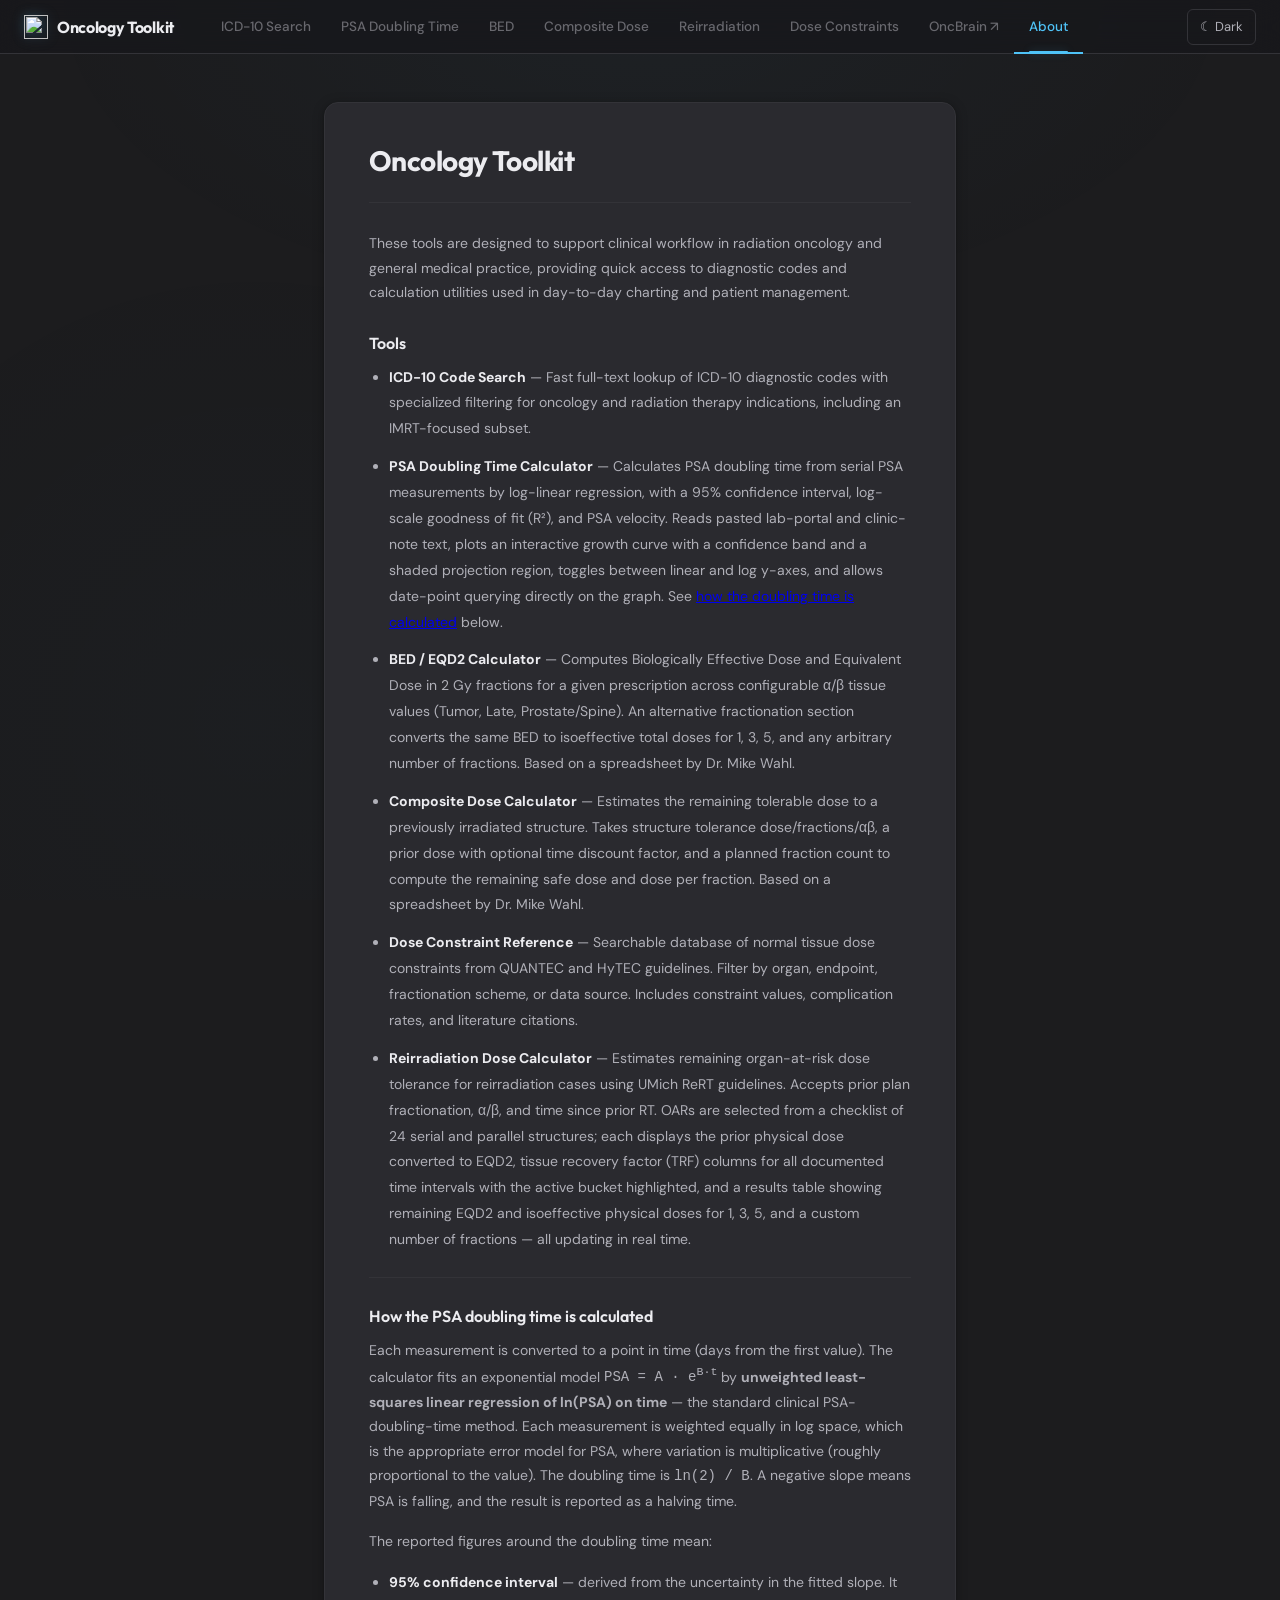
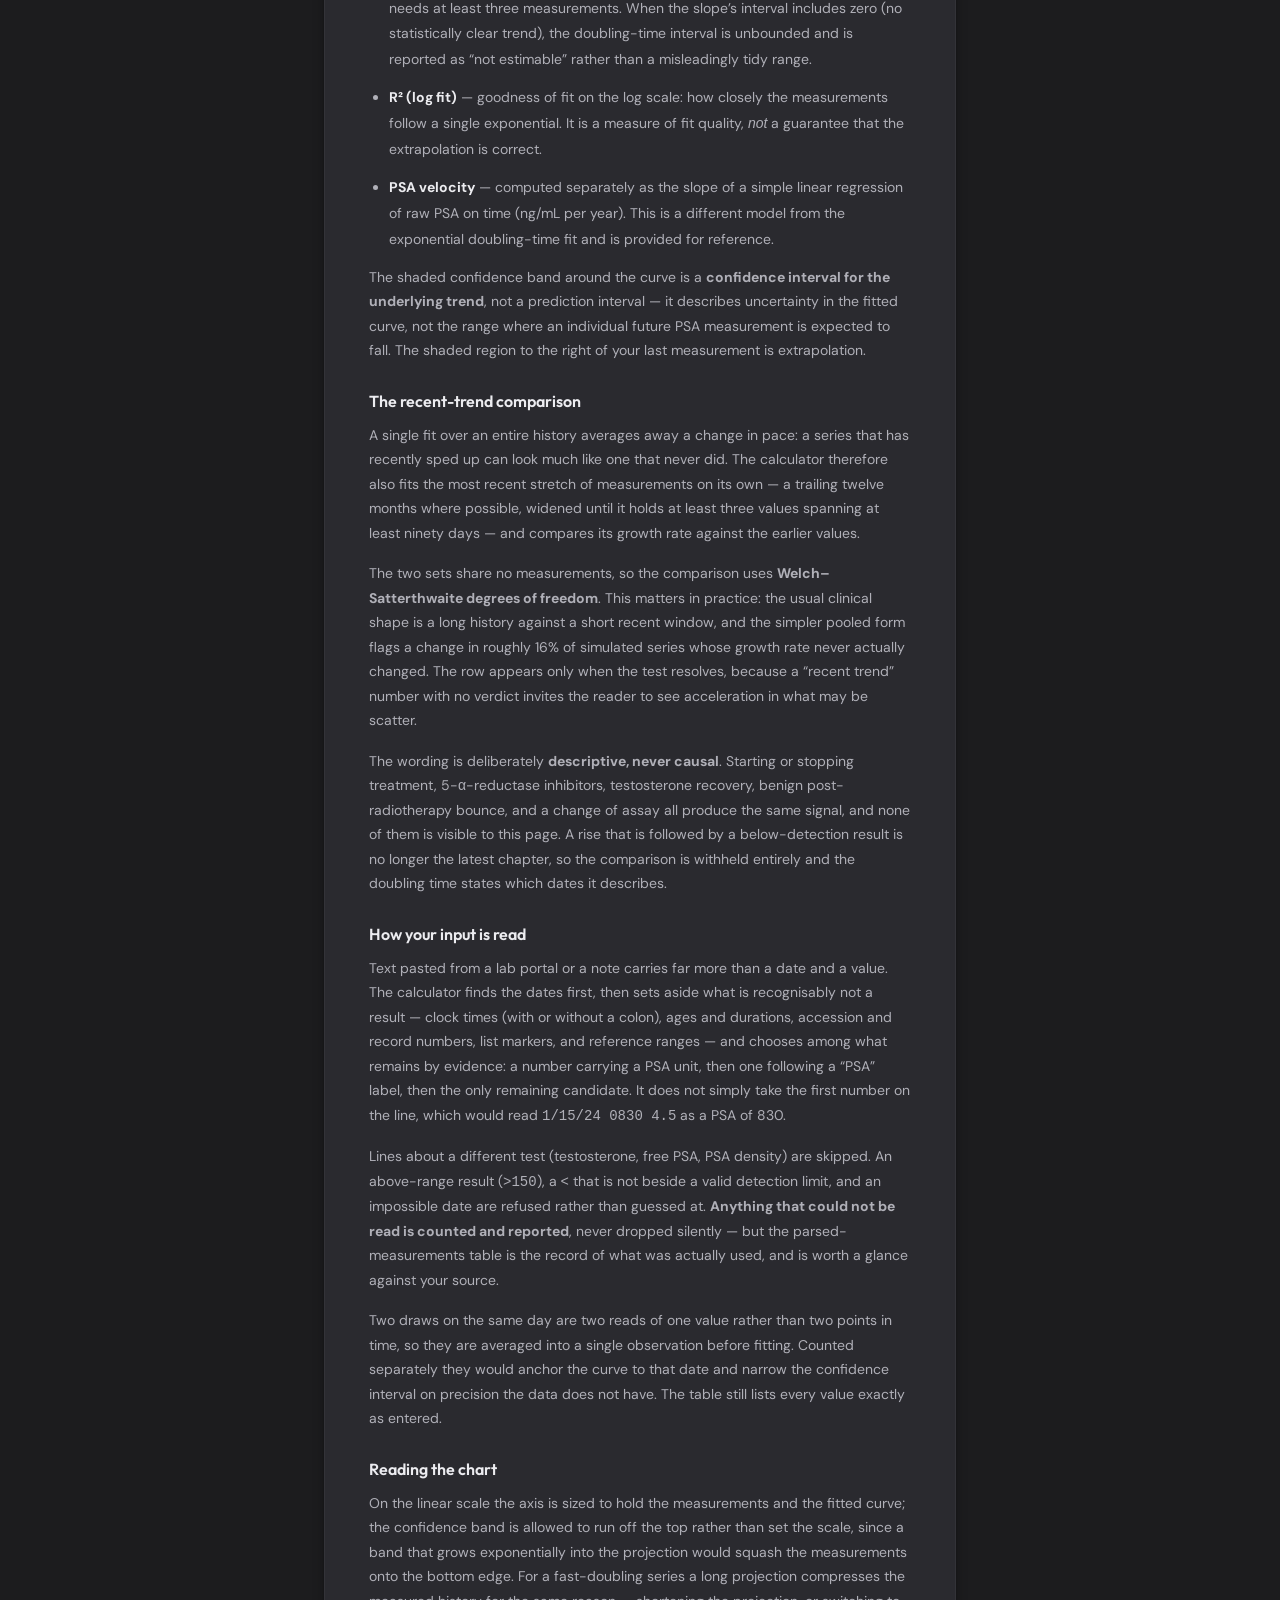
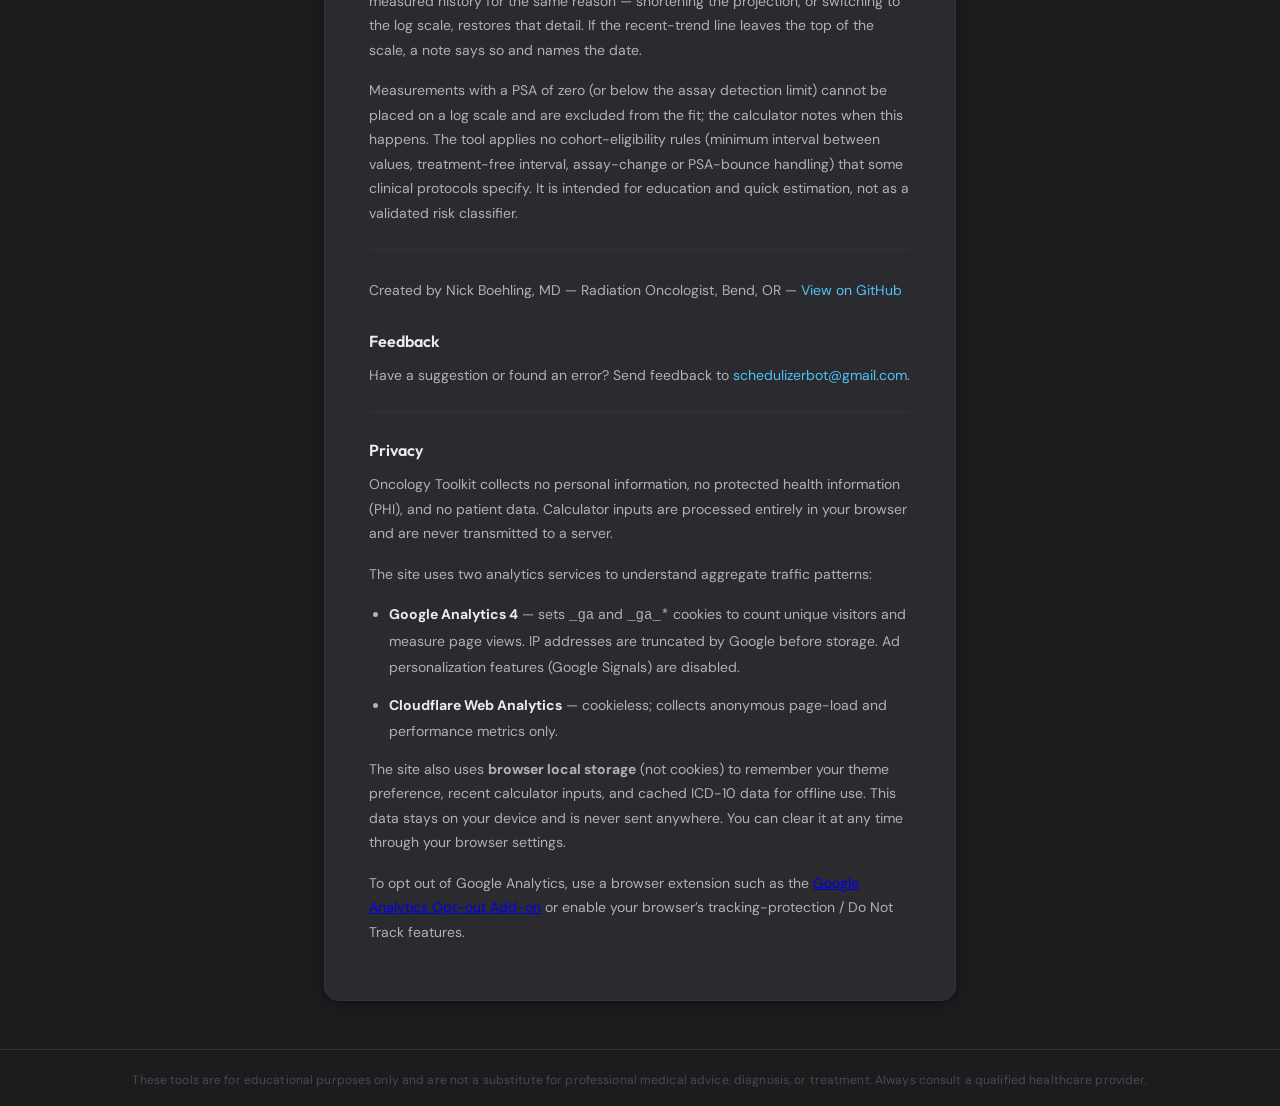
==== commit 152f3aa6: "docs: document the PSA review changes on the about page, README, CLAUDE.md, DESIGN.md The about page" ====
--- a/about.html
+++ b/about.html
@@ -73,7 +73,7 @@
             <strong>PSA Doubling Time Calculator</strong> &mdash; Calculates PSA doubling
             time from serial PSA measurements by log-linear regression, with a 95%
             confidence interval, log-scale goodness of fit (R&sup2;), and PSA velocity.
-            Accepts flexible date and value input formats, plots an interactive growth
+            Reads pasted lab-portal and clinic-note text, plots an interactive growth
             curve with a confidence band and a shaded projection region, toggles between
             linear and log y-axes, and allows date-point querying directly on the graph.
             See <a href="#psa-method">how the doubling time is calculated</a> below.
@@ -156,6 +156,73 @@
           future PSA measurement is expected to fall. The shaded region to the right of
           your last measurement is extrapolation.
         </p>
+        <h3 id="psa-recent-trend">The recent-trend comparison</h3>
+        <p>
+          A single fit over an entire history averages away a change in pace: a series
+          that has recently sped up can look much like one that never did. The
+          calculator therefore also fits the most recent stretch of measurements on its
+          own &mdash; a trailing twelve months where possible, widened until it holds at
+          least three values spanning at least ninety days &mdash; and compares its
+          growth rate against the earlier values.
+        </p>
+        <p>
+          The two sets share no measurements, so the comparison uses
+          <strong>Welch&ndash;Satterthwaite degrees of freedom</strong>. This matters in
+          practice: the usual clinical shape is a long history against a short recent
+          window, and the simpler pooled form flags a change in roughly 16% of simulated
+          series whose growth rate never actually changed. The row appears only when the
+          test resolves, because a &ldquo;recent trend&rdquo; number with no verdict
+          invites the reader to see acceleration in what may be scatter.
+        </p>
+        <p>
+          The wording is deliberately <strong>descriptive, never causal</strong>.
+          Starting or stopping treatment, 5-&alpha;-reductase inhibitors, testosterone
+          recovery, benign post-radiotherapy bounce, and a change of assay all produce
+          the same signal, and none of them is visible to this page. A rise that is
+          followed by a below-detection result is no longer the latest chapter, so the
+          comparison is withheld entirely and the doubling time states which dates it
+          describes.
+        </p>
+
+        <h3 id="psa-input">How your input is read</h3>
+        <p>
+          Text pasted from a lab portal or a note carries far more than a date and a
+          value. The calculator finds the dates first, then sets aside what is
+          recognisably not a result &mdash; clock times (with or without a colon), ages
+          and durations, accession and record numbers, list markers, and reference
+          ranges &mdash; and chooses among what remains by evidence: a number carrying a
+          PSA unit, then one following a &ldquo;PSA&rdquo; label, then the only
+          remaining candidate. It does not simply take the first number on the line,
+          which would read <code>1/15/24 0830 4.5</code> as a PSA of 830.
+        </p>
+        <p>
+          Lines about a different test (testosterone, free PSA, PSA density) are
+          skipped. An above-range result (<code>&gt;150</code>), a <code>&lt;</code>
+          that is not beside a valid detection limit, and an impossible date are refused
+          rather than guessed at. <strong>Anything that could not be read is counted and
+          reported</strong>, never dropped silently &mdash; but the parsed-measurements
+          table is the record of what was actually used, and is worth a glance against
+          your source.
+        </p>
+        <p>
+          Two draws on the same day are two reads of one value rather than two points in
+          time, so they are averaged into a single observation before fitting. Counted
+          separately they would anchor the curve to that date and narrow the confidence
+          interval on precision the data does not have. The table still lists every
+          value exactly as entered.
+        </p>
+
+        <h3 id="psa-chart">Reading the chart</h3>
+        <p>
+          On the linear scale the axis is sized to hold the measurements and the fitted
+          curve; the confidence band is allowed to run off the top rather than set the
+          scale, since a band that grows exponentially into the projection would squash
+          the measurements onto the bottom edge. For a fast-doubling series a long
+          projection compresses the measured history for the same reason &mdash;
+          shortening the projection, or switching to the log scale, restores that
+          detail. If the recent-trend line leaves the top of the scale, a note says so
+          and names the date.
+        </p>
         <p>
           Measurements with a PSA of zero (or below the assay detection limit) cannot
           be placed on a log scale and are excluded from the fit; the calculator notes
--- a/style.css
+++ b/style.css
@@ -680,8 +680,8 @@
 }
 
 .psa-col-left {
-  flex: 0 0 320px;
-  min-width: 260px;
+  flex: 0 0 360px;
+  min-width: 280px;
 }
 
 .psa-col-right {
@@ -707,10 +707,29 @@
 
 .psa-stat-row:empty { display: none; }
 
+/* Recent-window trend readout. Sits above the muted notes because it is a
+   result, not a caveat — but stays quieter than the headline doubling time. */
+.psa-recent {
+  font-size: 13px;
+  color: var(--text-secondary);
+  margin: -14px 0 20px;
+  padding-left: 12px;
+  border-left: 2px solid var(--accent);
+  font-variant-numeric: tabular-nums;
+}
+
 .psa-drop-note {
   font-size: 12px;
   color: var(--text-tertiary);
   margin: -8px 0 20px;
+}
+
+/* Separate the Recent Calculations panel from the chart/controls above it.
+   Scoped to the PSA column so the shared .history-section spacing on
+   bed/composite is untouched. Must exceed the chart-section's 28px
+   bottom margin (adjacent block margins collapse to the larger of the two). */
+.psa-col-right .history-section {
+  margin-top: 44px;
 }
 
 /* White background mode for PSA results */
@@ -726,6 +745,7 @@
 .psa-white-mode .result-value  { color: #111; }
 .psa-white-mode .result-ci     { color: #555; }
 .psa-white-mode .psa-stat-row  { color: #666; }
+.psa-white-mode .psa-recent    { color: #444; border-left-color: #0288d1; }
 .psa-white-mode .psa-drop-note { color: #777; }
 .psa-white-mode .chart-hint    { color: #555; }
 .psa-white-mode .click-info    { color: #333; background: #f5f5f5; border-color: #ddd; }
@@ -779,14 +799,40 @@
   color: #111;
 }
 
-@media (max-width: 780px) {
-  .psa-layout { flex-direction: column; }
-  .psa-col-left { flex: none; width: 100%; }
+/* 900px, matching the nav hamburger per CLAUDE.md — at 780px the nav was
+   already in mobile mode while this layout was still two columns. */
+@media (max-width: 900px) {
+  .psa-layout {
+    flex-direction: column;
+    align-items: stretch;   /* column children fill the width, not their content */
+    gap: 0;                 /* each section already carries its own spacing */
+  }
+
+  /* Dissolve the column wrappers so their children can be ordered
+     independently: input -> results -> parsed table -> history. Stacked as
+     authored, the whole parsed table sits between the Calculate button and the
+     doubling time, so on a phone you scroll past every row to reach the answer
+     you just asked for. */
+  .psa-col-left,
+  .psa-col-right { display: contents; }
+
+  .input-section   { order: 1; }
+  #psaError        { order: 2; }
+  #psaResults      { order: 3; }
+  #parsedSection   { order: 4; margin-top: 28px; }
+  #history-section { order: 5; }
 }
 
 /* Touch ergonomics: at the mobile breakpoint (900px, matching the nav hamburger
    per CLAUDE.md), give the chart action buttons a larger tap target and let the
    readout cluster breathe. */
+/* The chart canvas fills this wrapper, so plot height is a design decision
+   rather than a side effect of the viewport width. */
+.psa-chart-wrap {
+  position: relative;
+  height: 360px;
+}
+
 @media (max-width: 900px) {
   .psa-action-btn {
     padding: 10px 16px;
@@ -794,6 +840,9 @@
   }
   .psa-btn-bar { flex-wrap: wrap; }
   .psa-stat-row { margin-top: -10px; }
+  /* Taller than the desktop ratio would give at this width: a phone-width
+     chart needs its vertical room back, not a letterbox. */
+  .psa-chart-wrap { height: 300px; }
 }
 
 .input-section {
@@ -838,7 +887,9 @@
 
 #psaInput {
   width: 100%;
-  height: 130px;
+  min-height: 130px;
+  max-height: 460px;   /* JS auto-grows up to here, then it scrolls */
+  overflow-y: auto;
   background-color: var(--bg-card);
   color: var(--text-primary);
   border: 1px solid var(--border-subtle);
@@ -994,6 +1045,14 @@
 
 #parsedTable tr:nth-child(even) td {
   background-color: rgba(255, 255, 255, 0.015);
+}
+
+/* Below-detection rows ("<0.014"): listed, but visibly not part of the fit.
+   Italic + the leading "<" carry that signal; the row keeps the same contrast
+   as measured rows because the value is clinical data the user reads, not a
+   footnote (--text-tertiary would land under the WCAG AA 4.5:1 bar). */
+#parsedTable tr.psa-row-censored td {
+  font-style: italic;
 }
 
 /* -----------------------------------------------------------------------
@@ -2276,6 +2335,12 @@
   color: #f48fb1;
   background: rgba(244, 143, 177, 0.1);
   border: 1px solid rgba(244, 143, 177, 0.2);
+}
+
+.constraint-source-sfro-2025 {
+  color: #4db6ac;
+  background: rgba(77, 182, 172, 0.1);
+  border: 1px solid rgba(77, 182, 172, 0.2);
 }
 
 .citation-link {
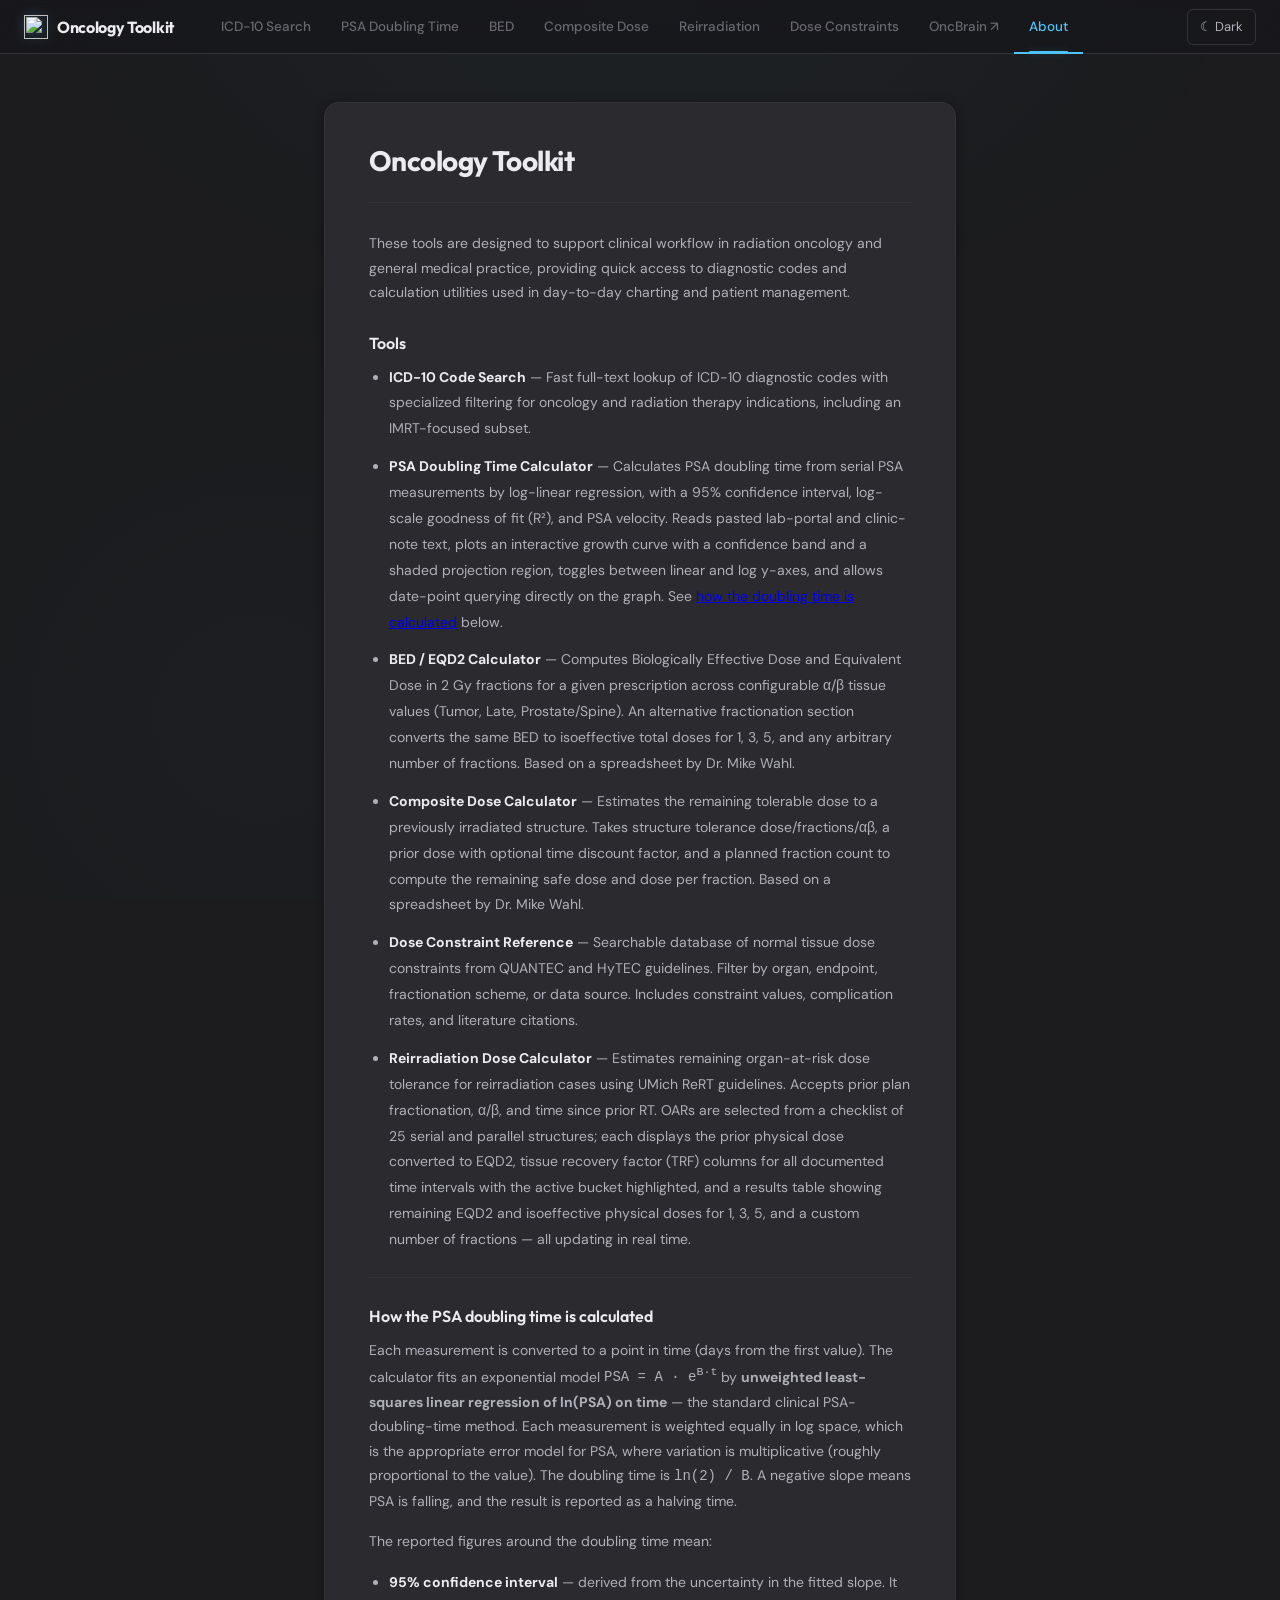
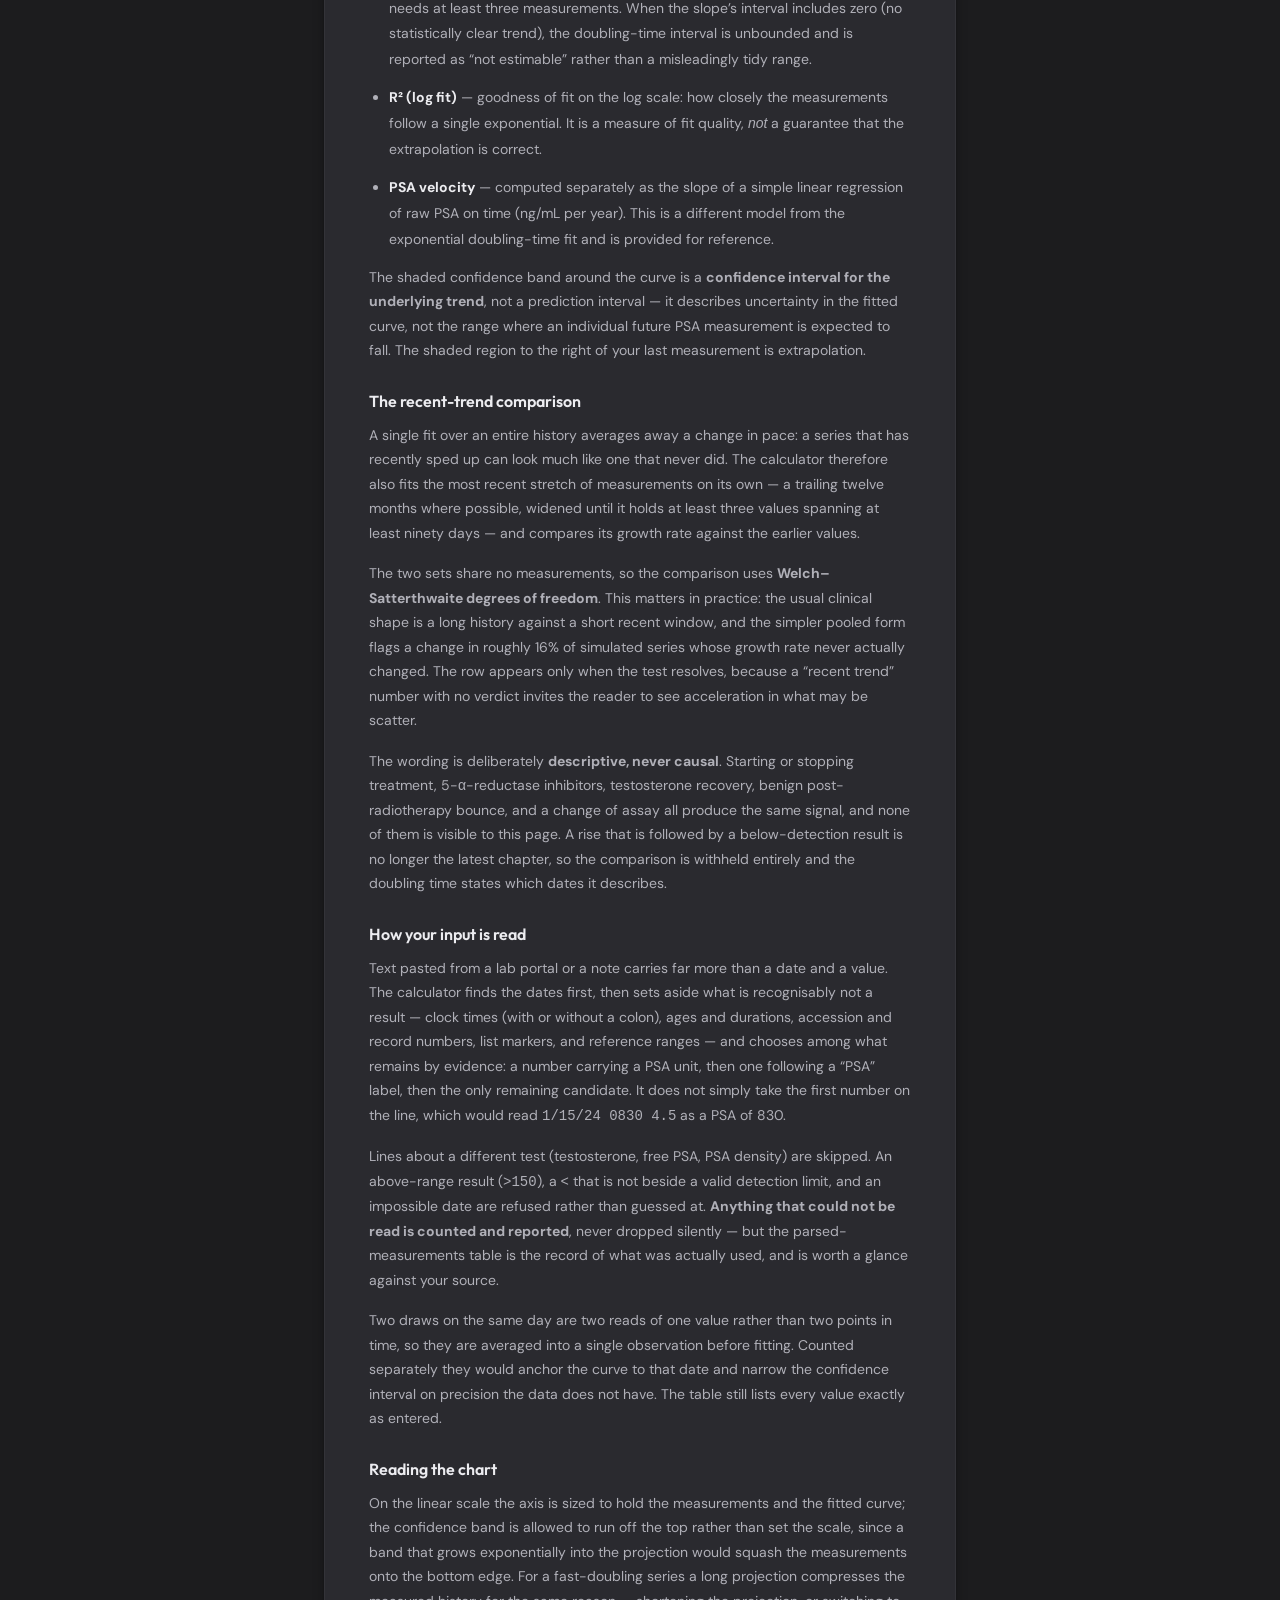
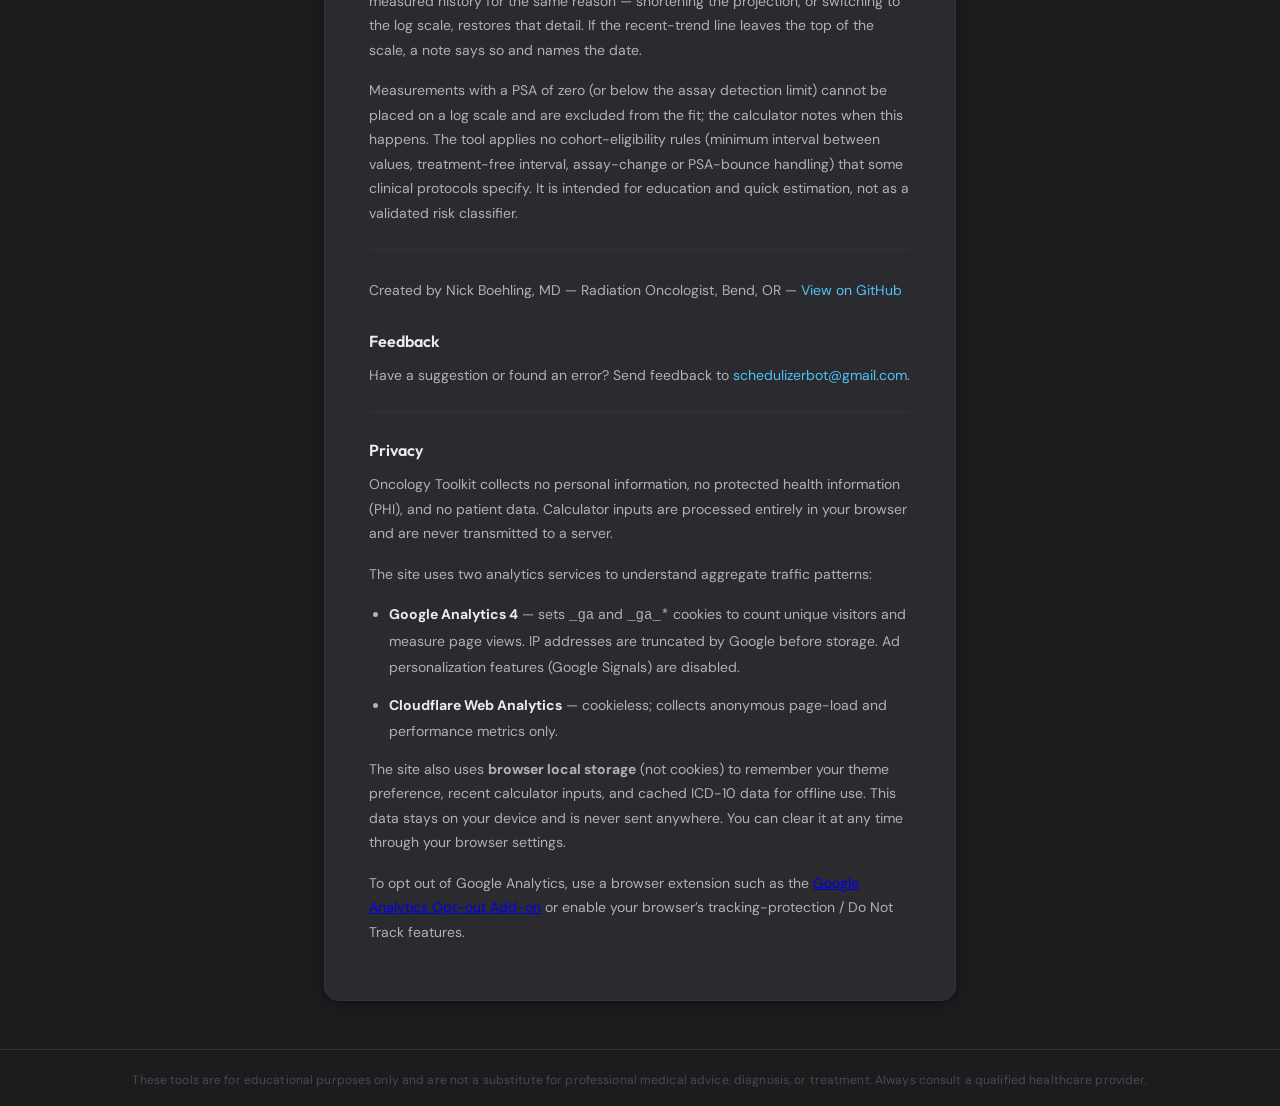
==== commit 980bfba7: "fix: review findings on the E2 reconciliation An independent reviewer re-read both appendix PDFs and" ====
--- a/about.html
+++ b/about.html
@@ -52,7 +52,7 @@
 
     <div class="about-container">
       <div class="about-card">
-        <h2>Oncology Toolkit</h2>
+        <h1>Oncology Toolkit</h1>
 
         <hr class="about-divider">
 
@@ -62,7 +62,7 @@
           and calculation utilities used in day-to-day charting and patient management.
         </p>
 
-        <h3>Tools</h3>
+        <h2>Tools</h2>
         <ul>
           <li>
             <strong>ICD-10 Code Search</strong> &mdash; Fast full-text lookup of ICD-10
@@ -103,7 +103,7 @@
             <strong>Reirradiation Dose Calculator</strong> &mdash; Estimates remaining
             organ-at-risk dose tolerance for reirradiation cases using UMich ReRT guidelines.
             Accepts prior plan fractionation, &alpha;/&beta;, and time since prior RT.
-            OARs are selected from a checklist of 24 serial and parallel structures;
+            OARs are selected from a checklist of 25 serial and parallel structures;
             each displays the prior physical dose converted to EQD2, tissue recovery factor
             (TRF) columns for all documented time intervals with the active bucket highlighted,
             and a results table showing remaining EQD2 and isoeffective physical doses
@@ -113,7 +113,7 @@
 
         <hr class="about-divider">
 
-        <h3 id="psa-method">How the PSA doubling time is calculated</h3>
+        <h2 id="psa-method">How the PSA doubling time is calculated</h2>
         <p>
           Each measurement is converted to a point in time (days from the first
           value). The calculator fits an exponential model
@@ -156,7 +156,7 @@
           future PSA measurement is expected to fall. The shaded region to the right of
           your last measurement is extrapolation.
         </p>
-        <h3 id="psa-recent-trend">The recent-trend comparison</h3>
+        <h2 id="psa-recent-trend">The recent-trend comparison</h2>
         <p>
           A single fit over an entire history averages away a change in pace: a series
           that has recently sped up can look much like one that never did. The
@@ -184,7 +184,7 @@
           describes.
         </p>
 
-        <h3 id="psa-input">How your input is read</h3>
+        <h2 id="psa-input">How your input is read</h2>
         <p>
           Text pasted from a lab portal or a note carries far more than a date and a
           value. The calculator finds the dates first, then sets aside what is
@@ -212,7 +212,7 @@
           value exactly as entered.
         </p>
 
-        <h3 id="psa-chart">Reading the chart</h3>
+        <h2 id="psa-chart">Reading the chart</h2>
         <p>
           On the linear scale the axis is sized to hold the measurements and the fitted
           curve; the confidence band is allowed to run off the top rather than set the
@@ -239,7 +239,7 @@
           <a href="https://github.com/nb2276/OncologyToolkit" class="about-email" target="_blank" rel="noopener">View on GitHub</a>
         </p>
 
-        <h3>Feedback</h3>
+        <h2>Feedback</h2>
         <p>
           Have a suggestion or found an error? Send feedback to
           <a href="mailto:schedulizerbot@gmail.com" class="about-email">schedulizerbot@gmail.com</a>.
@@ -247,7 +247,7 @@
 
         <hr class="about-divider">
 
-        <h3>Privacy</h3>
+        <h2>Privacy</h2>
         <p>
           Oncology Toolkit collects no personal information, no protected health
           information (PHI), and no patient data. Calculator inputs are processed
--- a/style.css
+++ b/style.css
@@ -304,6 +304,24 @@
   background: var(--text-tertiary);
 }
 
+/* Present to assistive technology, absent on screen. Every page needs an <h1>
+   naming it — a screen reader lands on "PSA Doubling Time Calculator" instead
+   of a bare input — but the calculators are designed to open straight into the
+   form, with the nav's active link carrying the visual title. Not
+   display:none, which would take it out of the accessibility tree too. */
+.visually-hidden {
+  position: absolute;
+  width: 1px;
+  height: 1px;
+  margin: -1px;
+  padding: 0;
+  overflow: hidden;
+  clip: rect(0 0 0 0);
+  clip-path: inset(50%);
+  white-space: nowrap;
+  border: 0;
+}
+
 /* Page load animation */
 @keyframes fadeInUp {
   from {
@@ -1073,7 +1091,7 @@
   box-shadow: var(--shadow-card);
 }
 
-.about-card h2 {
+.about-card h1 {
   margin: 0 0 6px;
   font-size: 28px;
   color: var(--text-primary);
@@ -1101,7 +1119,7 @@
   margin: 0 0 16px;
 }
 
-.about-card h3 {
+.about-card h2 {
   color: var(--text-primary);
   font-size: 16px;
   font-family: var(--font-display);
@@ -1380,9 +1398,16 @@
   white-space: nowrap;
 }
 
+/* --text-secondary, not --text-muted. These hints explain how to read the
+   numbers beside them (which α/β governs a card, what the isoeffective table
+   means) — that is content, and --text-muted measured 1.62:1 dark / 2.79:1
+   light on --bg-card, against DESIGN.md's 4.5:1 floor. §2 reserves --text-muted
+   for decoration. Secondary is 6.6:1 dark / 8.8:1 light; tertiary would be
+   2.58:1, which §11's .comp-bed-detail comment already rejects as too low.
+   One swap, three pages: bed.html, rert.html, composite.html. */
 .bed-section-hint {
   font-size: 12.5px;
-  color: var(--text-muted);
+  color: var(--text-secondary);
   margin: -10px 0 16px;
   line-height: 1.6;
 }
@@ -1431,10 +1456,22 @@
 .comp-bed-row {
   display: flex;
   align-items: baseline;
-  gap: 6px;
+  flex-wrap: wrap;
+  /* Row-gap matches the card's own 10px vertical rhythm: when the BED and EQD2
+     pairs wrap onto separate lines (narrow viewport, 4-decimal preference), two
+     20px display numbers 4px apart read as one crowded block. */
+  gap: 10px 20px;
   margin-top: 10px;
   padding-top: 10px;
   border-top: 1px solid var(--border-subtle);
+}
+
+/* Each label + value + unit travels together, so the BED and EQD2 readouts
+   wrap as whole units on a phone instead of splitting a number off its label. */
+.comp-bed-pair {
+  display: inline-flex;
+  align-items: baseline;
+  gap: 6px;
 }
 
 .comp-bed-label {
@@ -1452,15 +1489,30 @@
   font-family: var(--font-display);
 }
 
+/* EQD2 sits beside the BED but subordinate to it: smaller and --text-secondary,
+   so the accent BED is unambiguously the card's primary readout. --text-primary
+   at the same 20px lost that contest (12.1:1 dark / 17.4:1 light against the
+   accent's 7.1:1 / 3.9:1 — the neutral number won the eye, worst in light mode).
+   --text-secondary still clears the 4.5:1 floor for a consumed value at 16px:
+   6.6:1 dark, 8.8:1 light. */
+.comp-bed-val-alt {
+  color: var(--text-secondary);
+  font-size: 16px;
+}
+
 .comp-bed-unit {
   font-size: 13px;
   color: var(--text-tertiary);
 }
 
+/* --text-secondary, not --text-tertiary: when TDF differs from 1 this line
+   carries the time-adjusted BED *and* EQD2, and those are the numbers that
+   drive the remaining-dose result — data, not annotation. Tertiary measured
+   2.58:1 on --bg-card, under the 4.5:1 floor DESIGN.md sets for any consumed
+   value. No margin-left: the row's 20px column-gap already separates it. */
 .comp-bed-detail {
   font-size: 13px;
-  color: var(--text-tertiary);
-  margin-left: 4px;
+  color: var(--text-secondary);
 }
 
 .comp-remaining-eq {
@@ -1482,6 +1534,19 @@
 .comp-remaining-eq .eq-warning {
   color: var(--danger);
   font-weight: bold;
+}
+
+.comp-remaining-eq .eq-alt {
+  color: var(--text-secondary);
+  font-weight: 600;
+  white-space: nowrap;
+}
+
+/* Over-tolerance: the EQD2 half of the result carries the same warning state as
+   the BED half. Colour is not the only signal — the .comp-error-box below says
+   it in words (DESIGN.md §6). */
+.comp-remaining-eq .eq-alt-warning {
+  color: var(--danger);
 }
 
 .comp-dose-box {
@@ -2423,21 +2488,25 @@
   #bed1 { grid-area: 2 / 2; } #bed2 { grid-area: 3 / 2; } #bed3 { grid-area: 4 / 2; }
   #eqd1 { grid-area: 2 / 3; } #eqd2 { grid-area: 3 / 3; } #eqd3 { grid-area: 4 / 3; }
 
-  /* Alt fractionation: 5 cols (tissue | 1fx | 3fx | 5fx | Nfx) x 4 rows */
-  .bed-table--alt { grid-template-columns: minmax(0, 1.3fr) repeat(4, minmax(0, 1fr)); }
-  .bed-table--alt thead th:nth-child(1) { grid-area: 1 / 1; }   /* "Fractions" corner */
-  .bed-table--alt thead th:nth-child(2) { grid-area: 2 / 1; }   /* Tumor */
-  .bed-table--alt thead th:nth-child(3) { grid-area: 3 / 1; }   /* Late */
-  .bed-table--alt thead th:nth-child(4) { grid-area: 4 / 1; }   /* Prostate / Spine */
-  .bed-table--alt tbody tr:nth-child(1) > :first-child { grid-area: 1 / 2; }  /* "1 fraction" */
-  .bed-table--alt tbody tr:nth-child(2) > :first-child { grid-area: 1 / 3; }  /* "3 fractions" */
-  .bed-table--alt tbody tr:nth-child(3) > :first-child { grid-area: 1 / 4; }  /* "5 fractions" */
-  .bed-table--alt tbody tr:nth-child(4) > :first-child { grid-area: 1 / 5; white-space: normal; }  /* [N] fractions */
-  #alt1-1 { grid-area: 2 / 2; } #alt1-2 { grid-area: 3 / 2; } #alt1-3 { grid-area: 4 / 2; }
-  #alt3-1 { grid-area: 2 / 3; } #alt3-2 { grid-area: 3 / 3; } #alt3-3 { grid-area: 4 / 3; }
-  #alt5-1 { grid-area: 2 / 4; } #alt5-2 { grid-area: 3 / 4; } #alt5-3 { grid-area: 4 / 4; }
-  #altA-1 { grid-area: 2 / 5; } #altA-2 { grid-area: 3 / 5; } #altA-3 { grid-area: 4 / 5; }
-  .bed-table--alt .alt-fx-input { width: 40px; }
+  /* Alt fractionation does NOT transpose: it keeps its natural orientation of
+     4 cols (Fractions | Tumor | Late | Prostate) x 6 rows.
+
+     It used to transpose like the Rx table, which put each fractionation in its
+     own column. That worked at four preset rows (5 columns) and broke when the
+     10 fx row made it six: at 390 px the headers collided and the custom-fx
+     input was clipped. Upright it is 4 columns however many preset rows exist,
+     so adding one is a <tr> plus a bed.js ALT_FX entry with nothing to do here.
+
+     No grid-area rules on purpose — with display:contents on thead/tbody/tr the
+     cells flow in DOM order, which for an upright table is already row-major. */
+  .bed-table--alt { grid-template-columns: minmax(0, 1.2fr) repeat(3, minmax(0, 1fr)); }
+  .bed-table--alt tbody .bed-row-label,
+  .bed-table--alt tbody .alt-fx-cell { white-space: normal; }
+  /* Values wrap ("48.49" / "Gy") rather than nowrap: nowrap measured 339 px
+     against a 336 px container at 390 px and pushed the body itself at 320 px.
+     A wrapped unit is worse-looking than a clipped one is broken. */
+  .bed-table--alt .bed-result-cell { text-align: right; }
+  .bed-table--alt .alt-fx-input { width: 44px; }
 
   /* =====================================================================
      composite — Remaining Dose is only 3 columns: drop min-width, let it fit
@@ -2729,6 +2798,26 @@
     color: #222;
   }
 
+  /* The theme tokens are not reset for print, and dark is the default theme, so
+     any readout that sets its own colour prints light-on-white: the EQD2 value
+     at ~2:1, the accent BED at ~1.9:1, and at --text-primary it was ~1.2:1, i.e.
+     not at all. The .bed-result-cell rule above is the same fix for the BED
+     table. Warning red stays red — it prints and it carries meaning. */
+  .comp-bed-val,
+  .comp-bed-val-alt,
+  .comp-bed-detail,
+  .comp-remaining-eq,
+  .comp-remaining-eq strong,
+  .comp-remaining-eq .eq-result,
+  .comp-remaining-eq .eq-alt {
+    color: #222;
+  }
+
+  .comp-remaining-eq .eq-warning,
+  .comp-remaining-eq .eq-alt-warning {
+    color: #a11;
+  }
+
   /* Show page URL for reference */
   .page-title::after {
     content: ' — ' attr(data-url);
